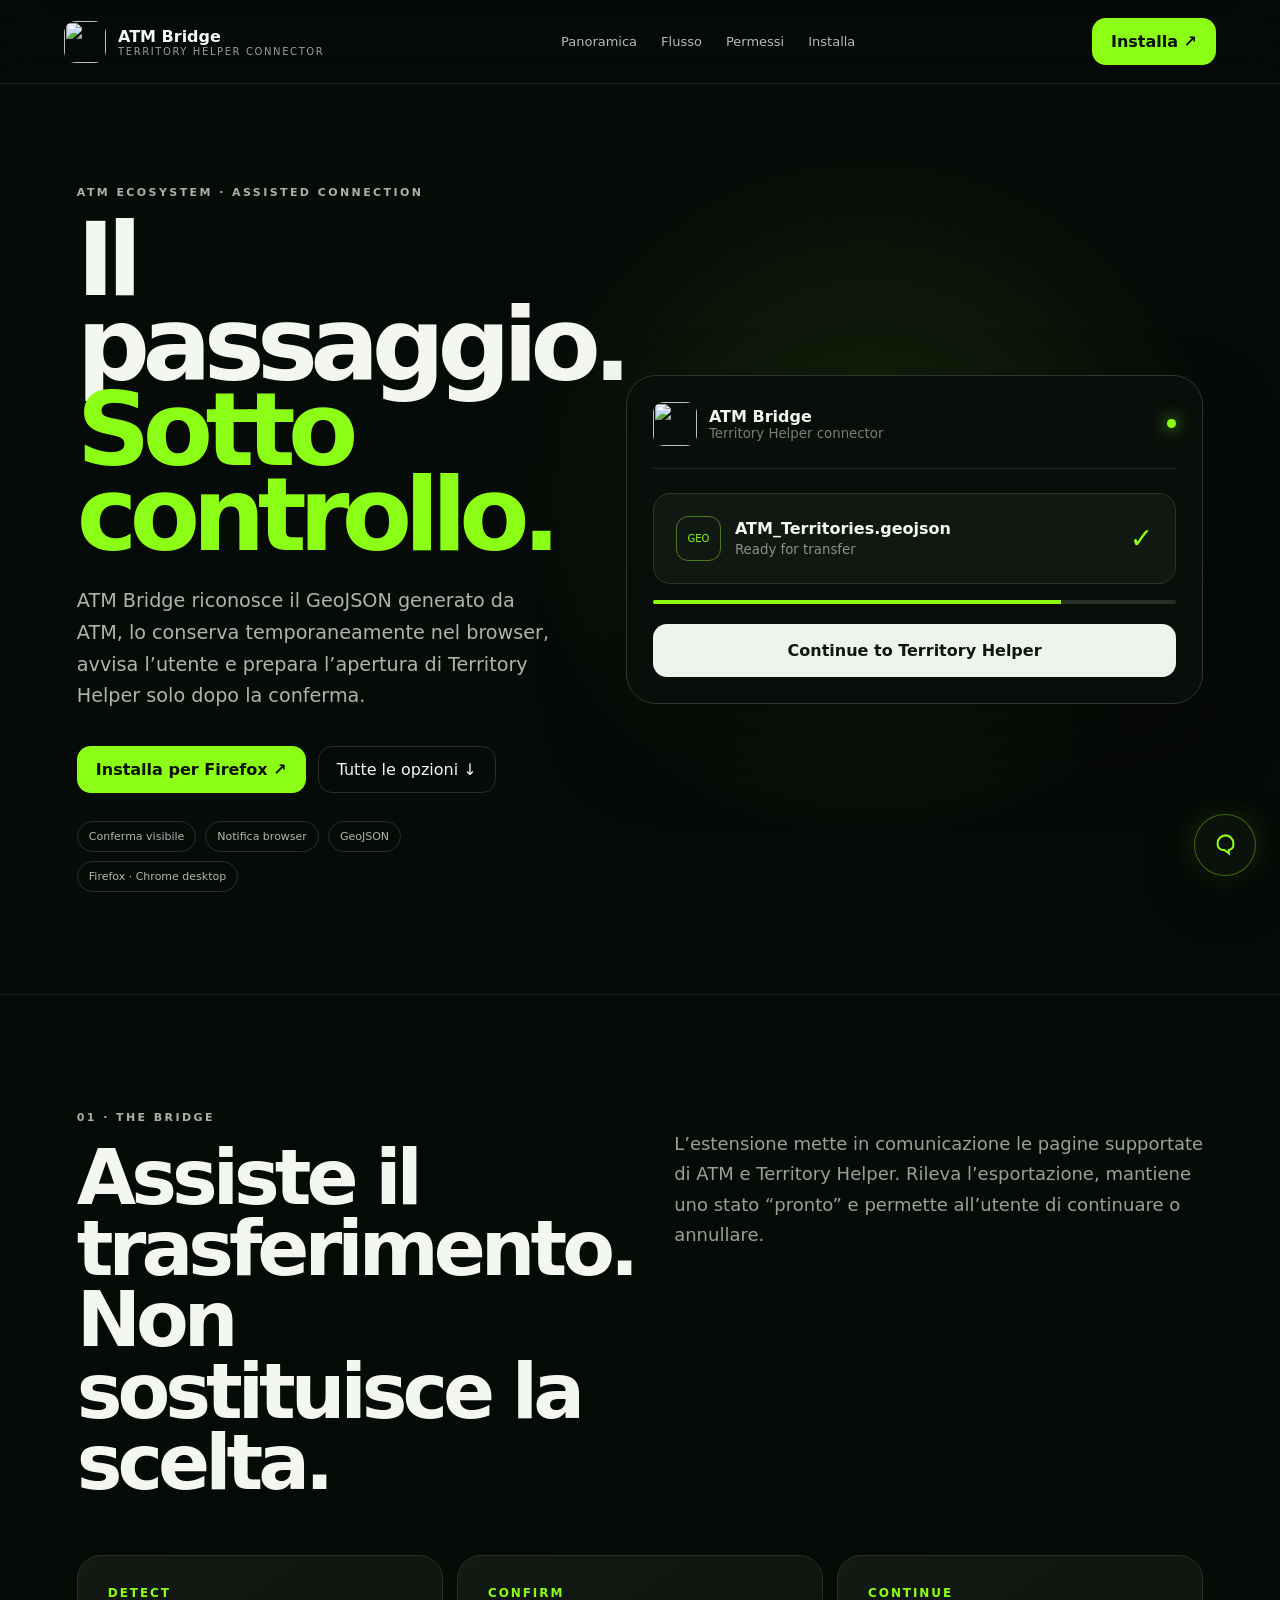
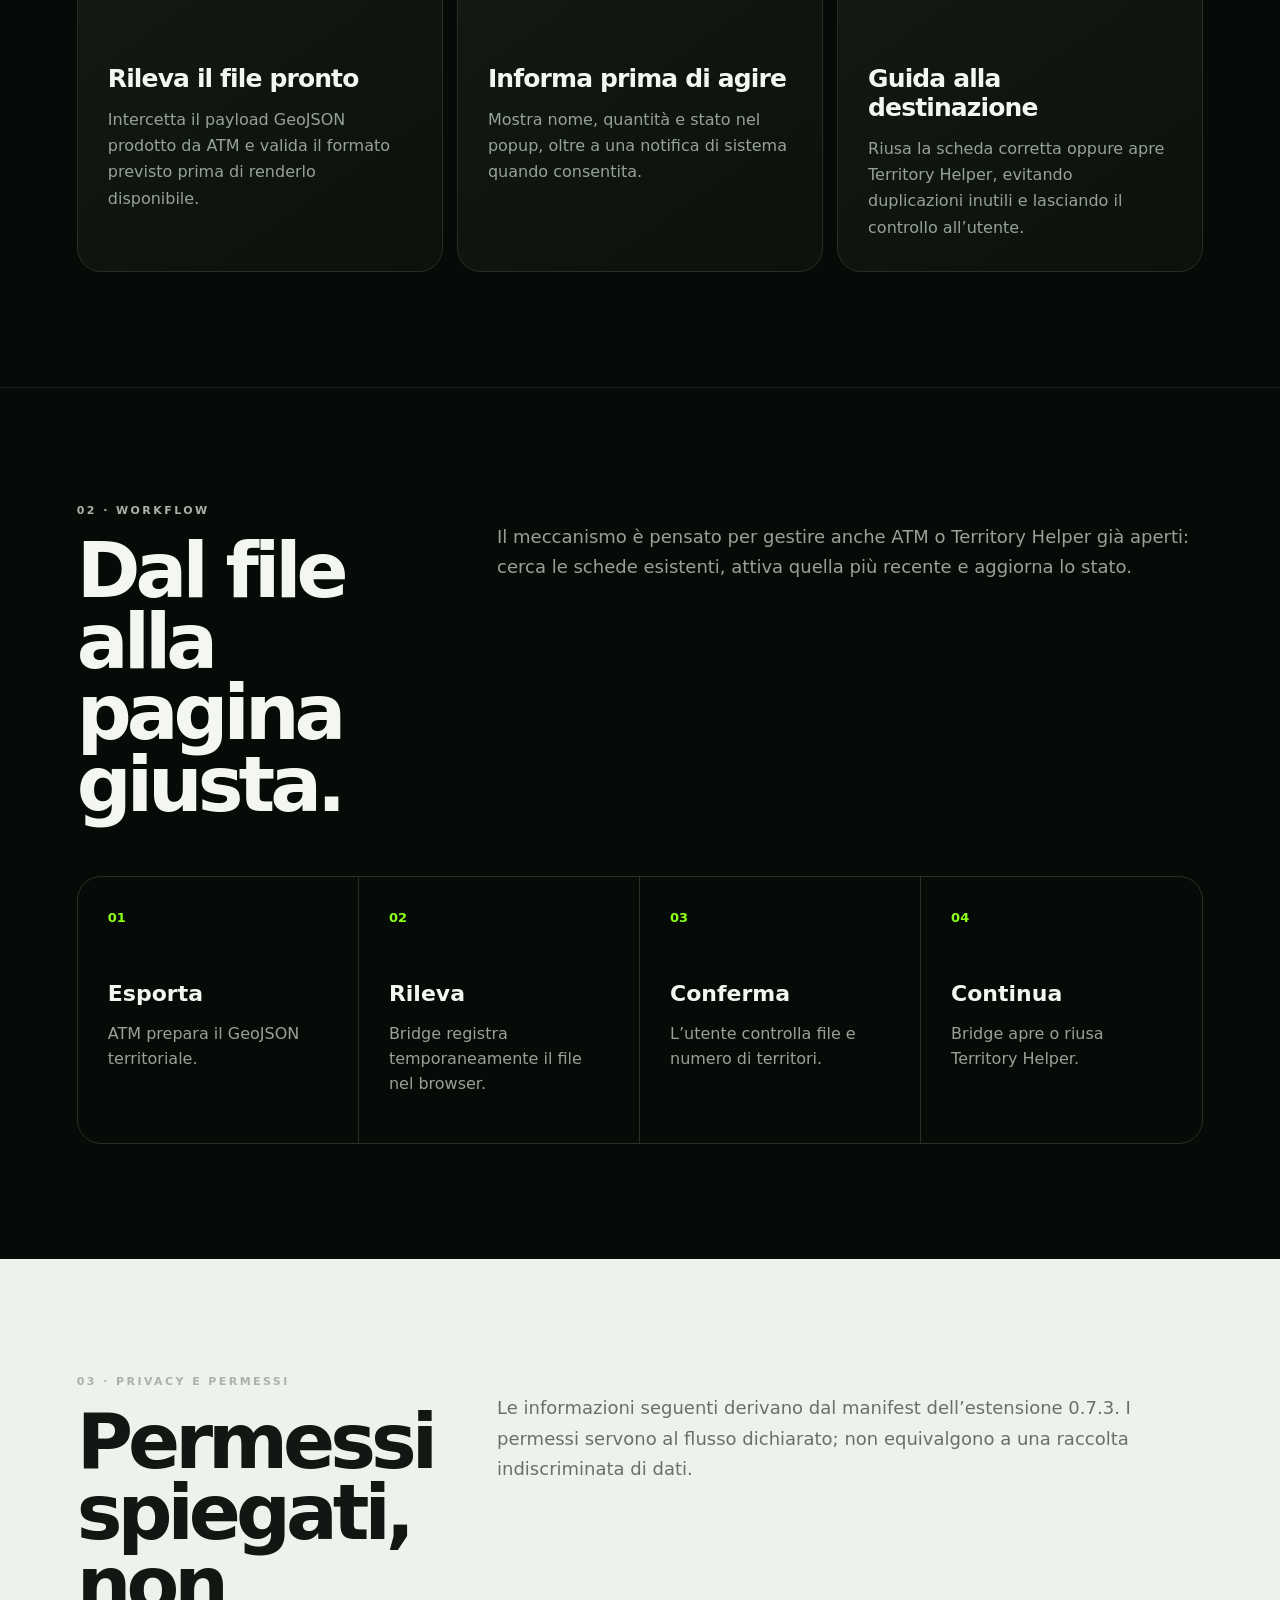
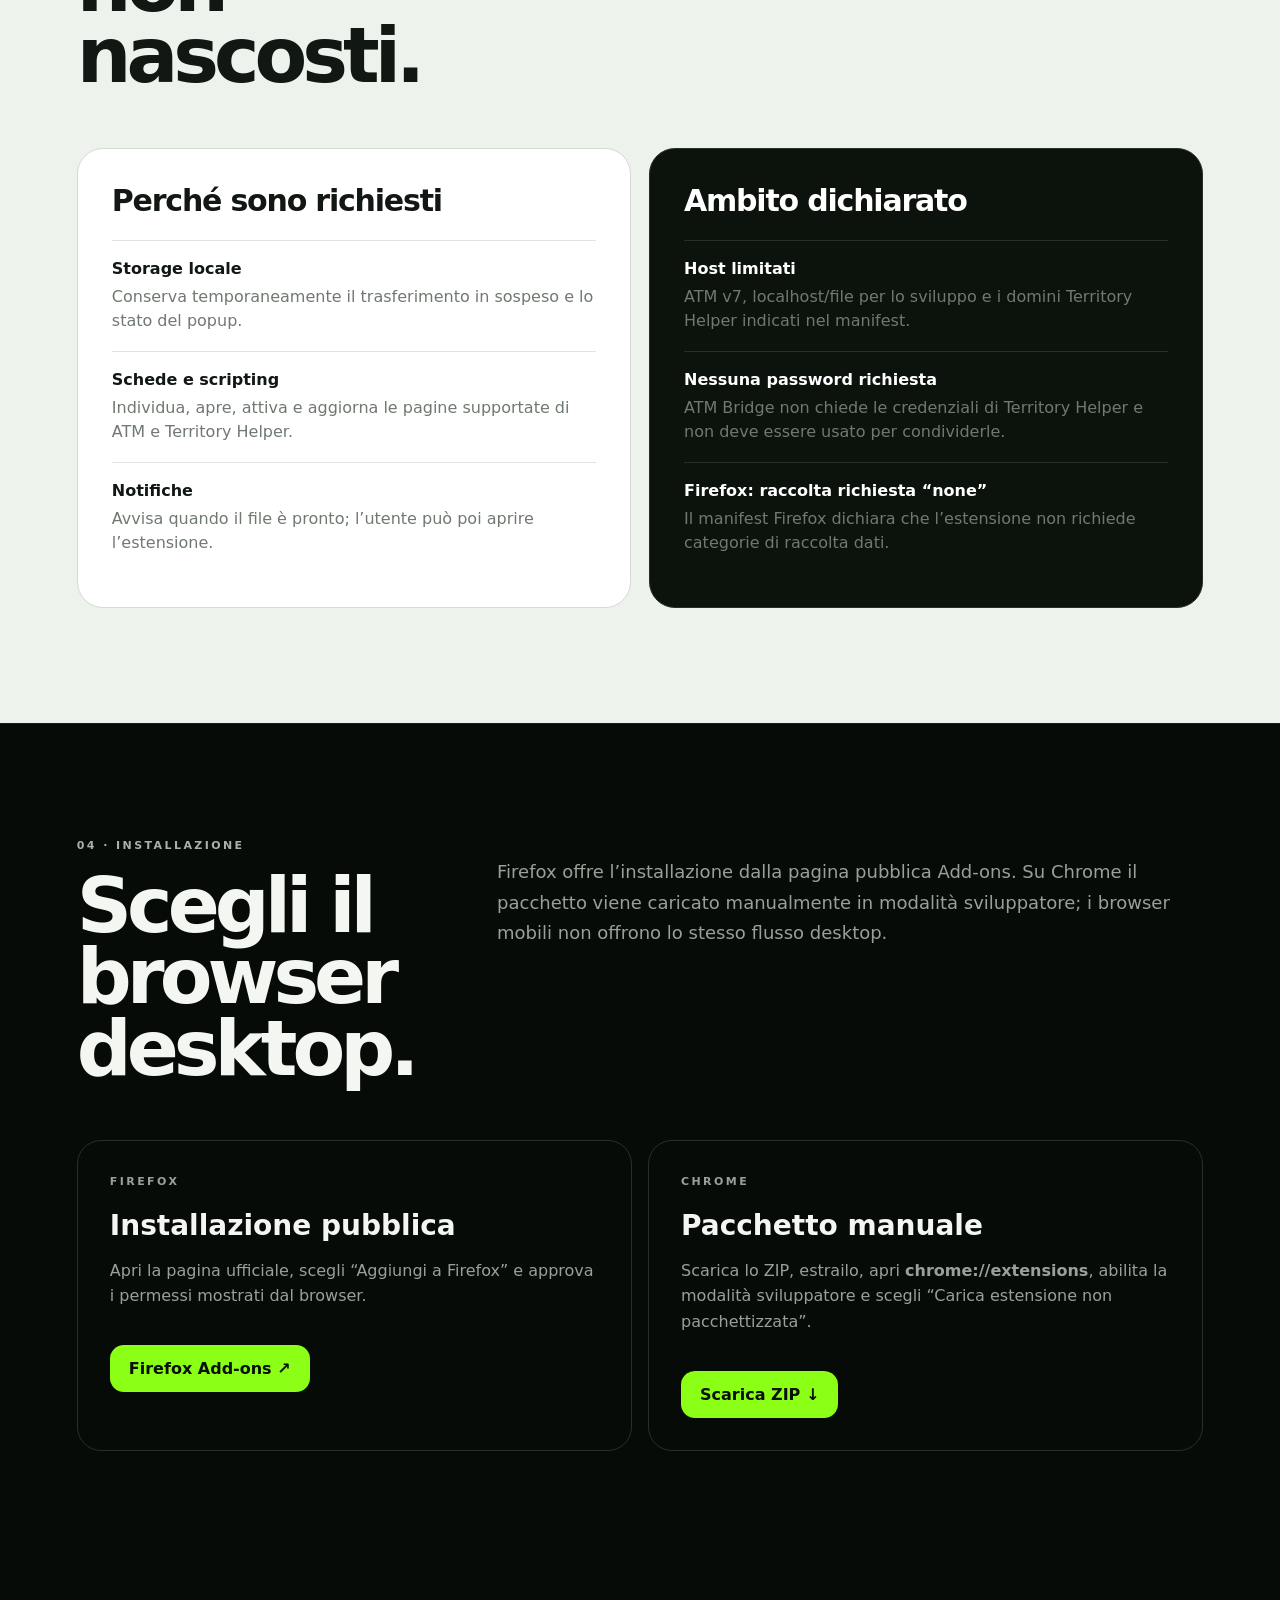
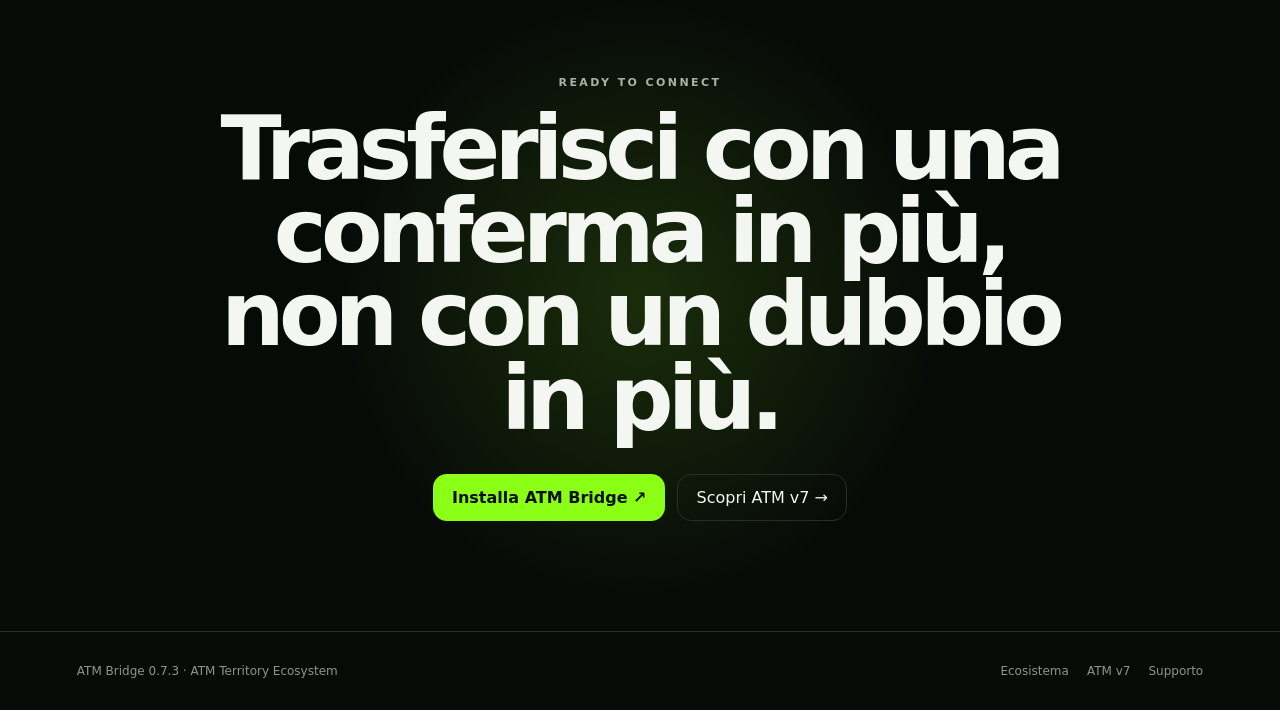
==== atm-bridge.html @ a3e71a2d "Add files via upload" ====
<!doctype html><html lang="it"><head><meta charset="utf-8"><meta name="viewport" content="width=device-width,initial-scale=1"><meta name="theme-color" content="#070b08"><meta name="description" content="ATM Bridge: l’estensione assistita per trasferire i territori generati da ATM verso Territory Helper."><title>ATM Bridge — Assisted Transfer</title><link rel="icon" href="assets/atm-bridge-logo.png"><link rel="stylesheet" href="product-pages.css"><link rel="stylesheet" href="assistant.css"></head><body class="product-page" data-product="bridge">
<header class="product-nav"><a class="product-brand" href="index.html"><img src="assets/atm-bridge-logo.png" alt=""><span><b>ATM Bridge</b><small>Territory Helper connector</small></span></a><nav class="product-nav-links"><a href="#overview">Panoramica</a><a href="#workflow">Flusso</a><a href="#permissions">Permessi</a><a href="#install">Installa</a></nav><a class="nav-cta" href="https://addons.mozilla.org/it/firefox/addon/atm-bridge/" target="_blank" rel="noopener">Installa ↗</a></header>
<main><section class="product-hero"><div><p class="hero-kicker">ATM ECOSYSTEM · ASSISTED CONNECTION</p><h1>Il passaggio.<br><em>Sotto controllo.</em></h1><p class="hero-lead">ATM Bridge riconosce il GeoJSON generato da ATM, lo conserva temporaneamente nel browser, avvisa l’utente e prepara l’apertura di Territory Helper solo dopo la conferma.</p><div class="hero-actions"><a class="hero-cta" href="https://addons.mozilla.org/it/firefox/addon/atm-bridge/" target="_blank" rel="noopener">Installa per Firefox ↗</a><a class="nav-ghost" href="#install">Tutte le opzioni ↓</a></div><div class="hero-proof"><span>Conferma visibile</span><span>Notifica browser</span><span>GeoJSON</span><span>Firefox · Chrome desktop</span></div></div><div class="extension-window"><div class="extension-head"><img src="assets/atm-bridge-logo.png" alt=""><span><b>ATM Bridge</b><small>Territory Helper connector</small></span><i class="extension-light"></i></div><div class="extension-file"><i>GEO</i><span><b>ATM_Territories.geojson</b><small>Ready for transfer</small></span><strong>✓</strong></div><div class="extension-progress"><i></i></div><span class="extension-button">Continue to Territory Helper</span></div></section>
<section class="product-section" id="overview"><div class="section-head"><div><p class="section-kicker">01 · THE BRIDGE</p><h2>Assiste il trasferimento. Non sostituisce la scelta.</h2></div><p>L’estensione mette in comunicazione le pagine supportate di ATM e Territory Helper. Rileva l’esportazione, mantiene uno stato “pronto” e permette all’utente di continuare o annullare.</p></div><div class="feature-grid"><article class="feature-card"><b>DETECT</b><h3>Rileva il file pronto</h3><p>Intercetta il payload GeoJSON prodotto da ATM e valida il formato previsto prima di renderlo disponibile.</p></article><article class="feature-card"><b>CONFIRM</b><h3>Informa prima di agire</h3><p>Mostra nome, quantità e stato nel popup, oltre a una notifica di sistema quando consentita.</p></article><article class="feature-card"><b>CONTINUE</b><h3>Guida alla destinazione</h3><p>Riusa la scheda corretta oppure apre Territory Helper, evitando duplicazioni inutili e lasciando il controllo all’utente.</p></article></div></section>
<section class="product-section" id="workflow"><div class="section-head"><div><p class="section-kicker">02 · WORKFLOW</p><h2>Dal file alla pagina giusta.</h2></div><p>Il meccanismo è pensato per gestire anche ATM o Territory Helper già aperti: cerca le schede esistenti, attiva quella più recente e aggiorna lo stato.</p></div><div class="workflow"><article><strong>01</strong><h3>Esporta</h3><p>ATM prepara il GeoJSON territoriale.</p></article><article><strong>02</strong><h3>Rileva</h3><p>Bridge registra temporaneamente il file nel browser.</p></article><article><strong>03</strong><h3>Conferma</h3><p>L’utente controlla file e numero di territori.</p></article><article><strong>04</strong><h3>Continua</h3><p>Bridge apre o riusa Territory Helper.</p></article></div></section>
<section class="product-section light" id="permissions"><div class="section-head"><div><p class="section-kicker">03 · PRIVACY E PERMESSI</p><h2>Permessi spiegati, non nascosti.</h2></div><p>Le informazioni seguenti derivano dal manifest dell’estensione 0.7.3. I permessi servono al flusso dichiarato; non equivalgono a una raccolta indiscriminata di dati.</p></div><div class="truth-grid"><article class="truth-panel"><h3>Perché sono richiesti</h3><div class="truth-list"><div><b>Storage locale</b><span>Conserva temporaneamente il trasferimento in sospeso e lo stato del popup.</span></div><div><b>Schede e scripting</b><span>Individua, apre, attiva e aggiorna le pagine supportate di ATM e Territory Helper.</span></div><div><b>Notifiche</b><span>Avvisa quando il file è pronto; l’utente può poi aprire l’estensione.</span></div></div></article><article class="truth-panel dark"><h3>Ambito dichiarato</h3><div class="truth-list"><div><b>Host limitati</b><span>ATM v7, localhost/file per lo sviluppo e i domini Territory Helper indicati nel manifest.</span></div><div><b>Nessuna password richiesta</b><span>ATM Bridge non chiede le credenziali di Territory Helper e non deve essere usato per condividerle.</span></div><div><b>Firefox: raccolta richiesta “none”</b><span>Il manifest Firefox dichiara che l’estensione non richiede categorie di raccolta dati.</span></div></div></article></div></section>
<section class="product-section" id="install"><div class="section-head"><div><p class="section-kicker">04 · INSTALLAZIONE</p><h2>Scegli il browser desktop.</h2></div><p>Firefox offre l’installazione dalla pagina pubblica Add-ons. Su Chrome il pacchetto viene caricato manualmente in modalità sviluppatore; i browser mobili non offrono lo stesso flusso desktop.</p></div><div class="install-grid"><article class="install-card"><p class="section-kicker">FIREFOX</p><h3>Installazione pubblica</h3><p>Apri la pagina ufficiale, scegli “Aggiungi a Firefox” e approva i permessi mostrati dal browser.</p><a class="hero-cta" href="https://addons.mozilla.org/it/firefox/addon/atm-bridge/" target="_blank" rel="noopener">Firefox Add-ons ↗</a></article><article class="install-card"><p class="section-kicker">CHROME</p><h3>Pacchetto manuale</h3><p>Scarica lo ZIP, estrailo, apri <b>chrome://extensions</b>, abilita la modalità sviluppatore e scegli “Carica estensione non pacchettizzata”.</p><a class="hero-cta" href="https://raw.githubusercontent.com/stefano-dotcom/ATM-Territory-Maker/main/downloads/atm-bridge-v0.7.3.zip">Scarica ZIP ↓</a></article></div></section>
<section class="final-cta"><p class="section-kicker">READY TO CONNECT</p><h2>Trasferisci con una conferma in più, non con un dubbio in più.</h2><div class="hero-actions" style="justify-content:center"><a class="hero-cta" href="https://addons.mozilla.org/it/firefox/addon/atm-bridge/" target="_blank" rel="noopener">Installa ATM Bridge ↗</a><a class="nav-ghost" href="atm-v7.html">Scopri ATM v7 →</a></div></section></main>
<footer class="product-footer"><span>ATM Bridge 0.7.3 · ATM Territory Ecosystem</span><div><a href="index.html">Ecosistema</a><a href="atm-v7.html">ATM v7</a><a href="mailto:atmsupportcentre@gmail.com">Supporto</a></div></footer><script src="assistant.js"></script></body></html>
---- product-pages.css ----
:root{--ink:#f3f6f1;--muted:#98a198;--line:#263027;--panel:#101711;--panel2:#0b110c;--lime:#8cff16;--paper:#eef2ec;--black:#070b08}*{box-sizing:border-box}html{scroll-behavior:smooth}body.product-page{margin:0;background:var(--black);color:var(--ink);font-family:Inter,ui-sans-serif,system-ui,-apple-system,BlinkMacSystemFont,"Segoe UI",sans-serif}.product-page a{color:inherit;text-decoration:none}.product-nav{position:sticky;top:0;z-index:30;display:flex;align-items:center;justify-content:space-between;padding:18px clamp(22px,5vw,76px);border-bottom:1px solid rgba(255,255,255,.09);background:rgba(7,11,8,.88);backdrop-filter:blur(18px)}.product-brand{display:flex;align-items:center;gap:12px}.product-brand img{width:42px;height:42px;border-radius:12px;object-fit:cover}.product-brand span{display:grid}.product-brand small{color:var(--muted);font-size:10px;letter-spacing:.16em;text-transform:uppercase}.product-nav-links{display:flex;align-items:center;gap:24px;color:#b4bcb4;font-size:13px}.nav-cta,.hero-cta,.cta-primary{display:inline-flex;align-items:center;justify-content:center;gap:14px;border-radius:14px;background:var(--lime);color:#071006!important;font-weight:750;padding:14px 19px}.nav-ghost,.cta-secondary{display:inline-flex;align-items:center;justify-content:center;border:1px solid var(--line);border-radius:14px;padding:13px 18px}.product-hero{min-height:calc(100vh - 79px);display:grid;grid-template-columns:minmax(0,.9fr) minmax(420px,1.1fr);gap:clamp(36px,6vw,100px);align-items:center;padding:clamp(58px,8vw,120px) clamp(22px,6vw,100px);overflow:hidden;background:radial-gradient(circle at 68% 45%,rgba(140,255,22,.11),transparent 35%)}.hero-kicker,.section-kicker{margin:0 0 18px;color:#a9b2a9;font-size:11px;font-weight:750;letter-spacing:.22em;text-transform:uppercase}.product-hero h1{font-size:clamp(58px,8vw,126px);letter-spacing:-.075em;line-height:.83;margin:0 0 28px;max-width:850px}.product-hero h1 em{font-style:normal;color:var(--lime)}.product-hero .hero-lead{max-width:700px;color:#adb5ad;font-size:clamp(17px,1.5vw,22px);line-height:1.65}.hero-actions{display:flex;flex-wrap:wrap;gap:12px;margin-top:34px}.hero-proof{display:flex;flex-wrap:wrap;gap:9px;margin-top:28px}.hero-proof span{border:1px solid var(--line);border-radius:999px;padding:8px 11px;color:#aeb6ae;font-size:11px}.cinema{position:relative;border:1px solid #2b362c;border-radius:32px;background:#020403;box-shadow:0 40px 100px rgba(0,0,0,.48);overflow:hidden;min-height:480px}.cinema video{width:100%;height:100%;min-height:480px;display:block;object-fit:cover}.cinema::after{content:"ATM VERSION 7 · INTRO";position:absolute;left:22px;bottom:20px;border:1px solid rgba(255,255,255,.17);border-radius:999px;background:rgba(3,8,4,.76);padding:9px 12px;font-size:10px;letter-spacing:.18em}.product-section{padding:clamp(78px,9vw,140px) clamp(22px,6vw,100px);border-top:1px solid rgba(255,255,255,.07)}.product-section.light{background:var(--paper);color:#111712}.section-head{display:grid;grid-template-columns:.7fr 1.3fr;gap:40px;margin-bottom:56px}.section-head h2{font-size:clamp(42px,6vw,86px);letter-spacing:-.065em;line-height:.93;margin:0}.section-head p:last-child{color:var(--muted);font-size:18px;line-height:1.7;max-width:700px}.light .section-head p:last-child{color:#687168}.feature-grid{display:grid;grid-template-columns:repeat(3,1fr);gap:14px}.feature-card{min-height:285px;padding:30px;border:1px solid var(--line);border-radius:24px;background:linear-gradient(145deg,#121a13,#0b110c)}.light .feature-card{background:#fff;border-color:#d7ddd5}.feature-card b{display:block;color:var(--lime);font-size:12px;letter-spacing:.16em;margin-bottom:64px}.feature-card h3{font-size:25px;margin:0 0 14px;letter-spacing:-.035em}.feature-card p{color:var(--muted);line-height:1.65;margin:0}.workflow{display:grid;grid-template-columns:repeat(4,1fr);border:1px solid var(--line);border-radius:24px;overflow:hidden}.workflow article{padding:30px;min-height:230px;border-right:1px solid var(--line)}.workflow article:last-child{border:0}.workflow strong{font-size:13px;color:var(--lime)}.workflow h3{font-size:22px;margin:55px 0 10px}.workflow p{color:var(--muted);line-height:1.55}.truth-grid{display:grid;grid-template-columns:1fr 1fr;gap:18px}.truth-panel{padding:34px;border:1px solid #d4dbd2;border-radius:26px;background:white}.truth-panel.dark{background:#0c130d;color:white;border-color:#263027}.truth-panel h3{font-size:30px;letter-spacing:-.04em;margin:0 0 22px}.truth-list{display:grid;gap:0}.truth-list div{padding:18px 0;border-top:1px solid #dfe4dc}.truth-panel.dark .truth-list div{border-color:#263027}.truth-list b{display:block;margin-bottom:7px}.truth-list span{color:#707970;line-height:1.5}.bridge-demo{display:grid;grid-template-columns:.8fr 1.2fr;gap:24px;align-items:stretch}.extension-window{border:1px solid #2d382e;border-radius:30px;padding:26px;background:#090e0a;box-shadow:0 40px 80px rgba(0,0,0,.35)}.extension-head{display:flex;align-items:center;gap:12px;padding-bottom:22px;border-bottom:1px solid #232d24}.extension-head img{width:44px;height:44px;border-radius:11px}.extension-head small{display:block;color:#758075}.extension-light{width:9px;height:9px;background:var(--lime);border-radius:50%;margin-left:auto;box-shadow:0 0 16px var(--lime)}.extension-file{display:flex;align-items:center;gap:14px;padding:22px;margin:24px 0 16px;border:1px solid #2b362c;border-radius:17px;background:#111812}.extension-file i{display:grid;place-items:center;width:45px;height:45px;border:1px solid #4e7a1e;border-radius:12px;color:var(--lime);font-size:10px;font-style:normal}.extension-file span{display:grid}.extension-file small{color:#899289;margin-top:4px}.extension-file strong{margin-left:auto;color:var(--lime);font-size:28px}.extension-progress{height:4px;border-radius:99px;background:#273027;overflow:hidden}.extension-progress i{display:block;width:78%;height:100%;background:var(--lime)}.extension-button{display:block;margin-top:20px;background:#eff3ed;color:#101510;text-align:center;padding:17px;border-radius:14px;font-weight:750}.install-grid{display:grid;grid-template-columns:1fr 1fr;gap:16px}.install-card{padding:32px;border:1px solid var(--line);border-radius:24px}.install-card h3{font-size:28px;margin:8px 0 14px}.install-card p{color:var(--muted);line-height:1.6}.install-card .hero-cta{margin-top:20px}.final-cta{text-align:center;padding:110px 20px;background:radial-gradient(circle,rgba(140,255,22,.14),transparent 42%)}.final-cta h2{font-size:clamp(48px,7vw,96px);letter-spacing:-.065em;line-height:.93;margin:0 auto 28px;max-width:900px}.product-footer{display:flex;justify-content:space-between;gap:24px;padding:32px clamp(22px,6vw,100px);border-top:1px solid var(--line);color:#8c958c;font-size:12px}.product-footer div{display:flex;gap:18px}@media(max-width:900px){.product-nav-links{display:none}.product-hero{grid-template-columns:1fr;min-height:auto}.cinema,.cinema video{min-height:320px}.section-head,.bridge-demo{grid-template-columns:1fr}.feature-grid{grid-template-columns:1fr}.workflow{grid-template-columns:1fr 1fr}.workflow article:nth-child(2){border-right:0}.workflow article{border-bottom:1px solid var(--line)}.truth-grid,.install-grid{grid-template-columns:1fr}}@media(max-width:560px){.product-hero h1{font-size:58px}.product-hero{padding-top:58px}.cinema,.cinema video{min-height:245px}.workflow{grid-template-columns:1fr}.workflow article{border-right:0}.product-footer{display:grid}.product-footer div{flex-wrap:wrap}}
---- assistant.css ----
.atm-guide-launcher{position:fixed;right:24px;bottom:24px;z-index:1200;width:62px;height:62px;border:1px solid rgba(143,255,22,.36);border-radius:50%;background:#0b120c;color:#91ff16;box-shadow:0 18px 50px rgba(0,0,0,.34),0 0 28px rgba(145,255,22,.12);display:grid;place-items:center;cursor:pointer;transition:transform .22s ease,background .22s ease}
.atm-guide-launcher:hover{transform:translateY(-3px) scale(1.03);background:#111a12}.atm-guide-launcher svg{width:27px;height:27px}.atm-guide-launcher span{position:absolute;right:51px;white-space:nowrap;padding:9px 12px;border:1px solid rgba(255,255,255,.1);border-radius:999px;background:#0b120c;color:#f5f8f3;font:600 12px/1.1 Inter,system-ui,sans-serif;opacity:0;transform:translateX(8px);pointer-events:none;transition:.2s}.atm-guide-launcher:hover span{opacity:1;transform:none}
.atm-guide-shell{position:fixed;inset:0;z-index:1199;display:none;align-items:flex-end;justify-content:flex-end;padding:24px;background:rgba(3,7,4,.56);backdrop-filter:blur(10px)}.atm-guide-shell.is-open{display:flex}.atm-guide{width:min(440px,100%);height:min(720px,calc(100vh - 48px));border:1px solid rgba(255,255,255,.12);border-radius:28px;background:#0b110c;color:#f4f7f2;box-shadow:0 28px 90px rgba(0,0,0,.52);overflow:hidden;display:grid;grid-template-rows:auto 1fr auto;animation:guideIn .25s ease both}@keyframes guideIn{from{opacity:0;transform:translateY(18px) scale(.98)}}
.atm-guide-head{padding:18px 18px 16px;display:grid;grid-template-columns:64px 1fr 40px;gap:13px;align-items:center;border-bottom:1px solid rgba(255,255,255,.09);background:linear-gradient(135deg,#101a11,#080d09)}.atm-guide-face{width:64px;height:64px;border-radius:18px;overflow:hidden;position:relative;background:#0e180f;border:1px solid rgba(145,255,22,.25)}.atm-guide-face video{width:100%;height:100%;object-fit:cover;display:block}.atm-guide-face.video-missing video{display:none}.atm-guide-fallback{position:absolute;inset:0;display:none;place-items:center}.video-missing .atm-guide-fallback{display:grid}.atm-guide-fallback:before,.atm-guide-fallback:after{content:"";position:absolute;border:1px solid rgba(145,255,22,.55);border-radius:50%;animation:guideOrbit 4s linear infinite}.atm-guide-fallback:before{width:42px;height:22px}.atm-guide-fallback:after{width:24px;height:43px;animation-direction:reverse}.atm-guide-fallback b{z-index:1;color:#91ff16;font:800 13px Inter,system-ui}@keyframes guideOrbit{to{transform:rotate(360deg)}}
.atm-guide-title b{display:block;font:750 17px/1.2 Inter,system-ui}.atm-guide-title small{display:block;margin-top:5px;color:#a8b1a8;font:500 11px/1.35 Inter,system-ui;letter-spacing:.04em}.atm-guide-close{width:40px;height:40px;border:0;border-radius:12px;background:rgba(255,255,255,.06);color:#fff;font-size:24px;cursor:pointer}.atm-guide-close:hover{background:rgba(255,255,255,.11)}
.atm-guide-feed{overflow:auto;padding:18px;scroll-behavior:smooth}.atm-guide-message{max-width:88%;margin:0 0 11px;padding:13px 15px;border-radius:16px;font:500 14px/1.55 Inter,system-ui;white-space:pre-wrap}.atm-guide-message.bot{background:#151d16;border:1px solid rgba(255,255,255,.07);color:#e9eee7;border-bottom-left-radius:5px}.atm-guide-message.user{margin-left:auto;background:#91ff16;color:#091009;border-bottom-right-radius:5px}.atm-guide-chips{display:flex;flex-wrap:wrap;gap:7px;margin:13px 0 4px}.atm-guide-chip{padding:9px 11px;border:1px solid rgba(145,255,22,.22);border-radius:999px;background:transparent;color:#dce4da;font:600 11px Inter,system-ui;cursor:pointer}.atm-guide-chip:hover{background:rgba(145,255,22,.1);color:#91ff16}
.atm-guide-form{padding:14px;border-top:1px solid rgba(255,255,255,.09);display:grid;grid-template-columns:1fr 46px;gap:9px;background:#0a0f0b}.atm-guide-input{min-width:0;height:46px;border:1px solid rgba(255,255,255,.12);border-radius:14px;background:#121813;color:#fff;padding:0 14px;font:500 14px Inter,system-ui;outline:0}.atm-guide-input:focus{border-color:#91ff16}.atm-guide-send{height:46px;border:0;border-radius:14px;background:#91ff16;color:#071007;font-size:20px;font-weight:800;cursor:pointer}.atm-guide-note{grid-column:1/-1;text-align:center;color:#798279;font:500 10px Inter,system-ui}
@media(max-width:640px){.atm-guide-shell{padding:0}.atm-guide{height:100dvh;border-radius:0;width:100%}.atm-guide-launcher{right:16px;bottom:16px}.atm-guide-launcher span{display:none}}
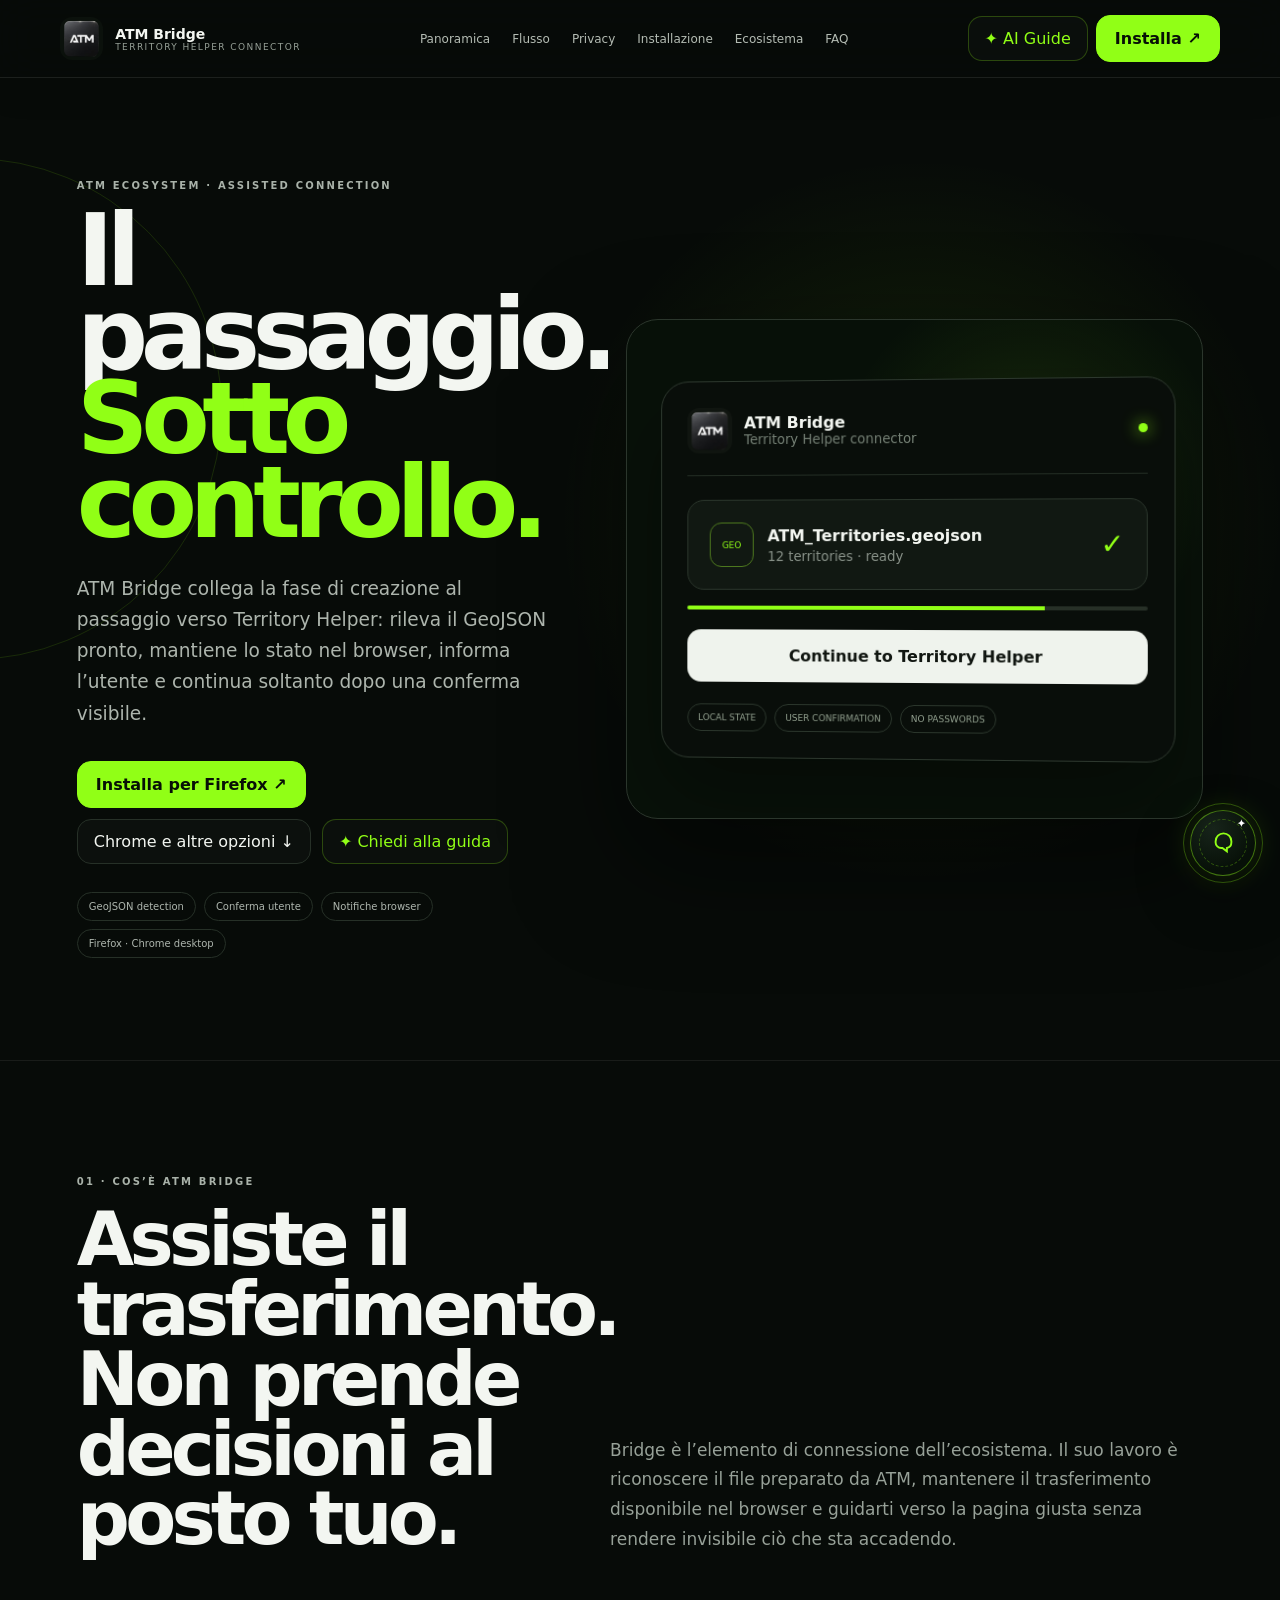
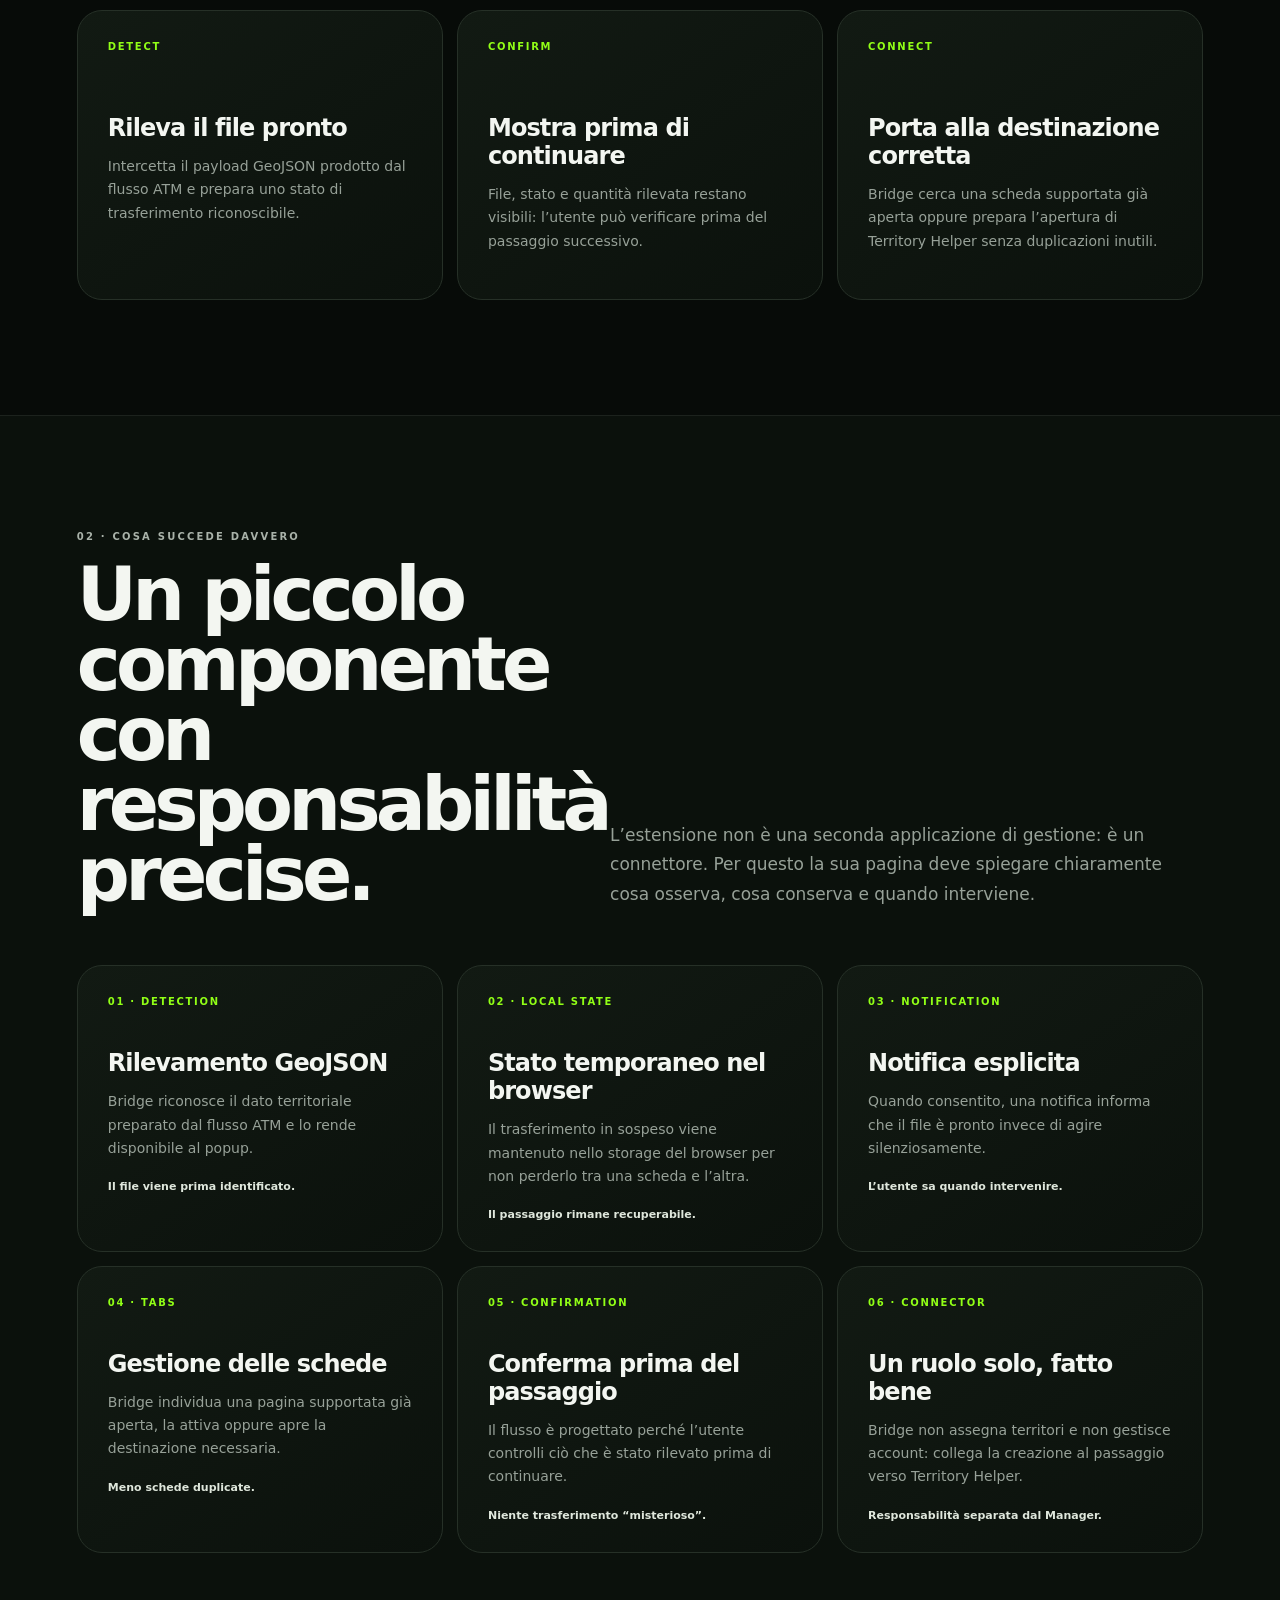
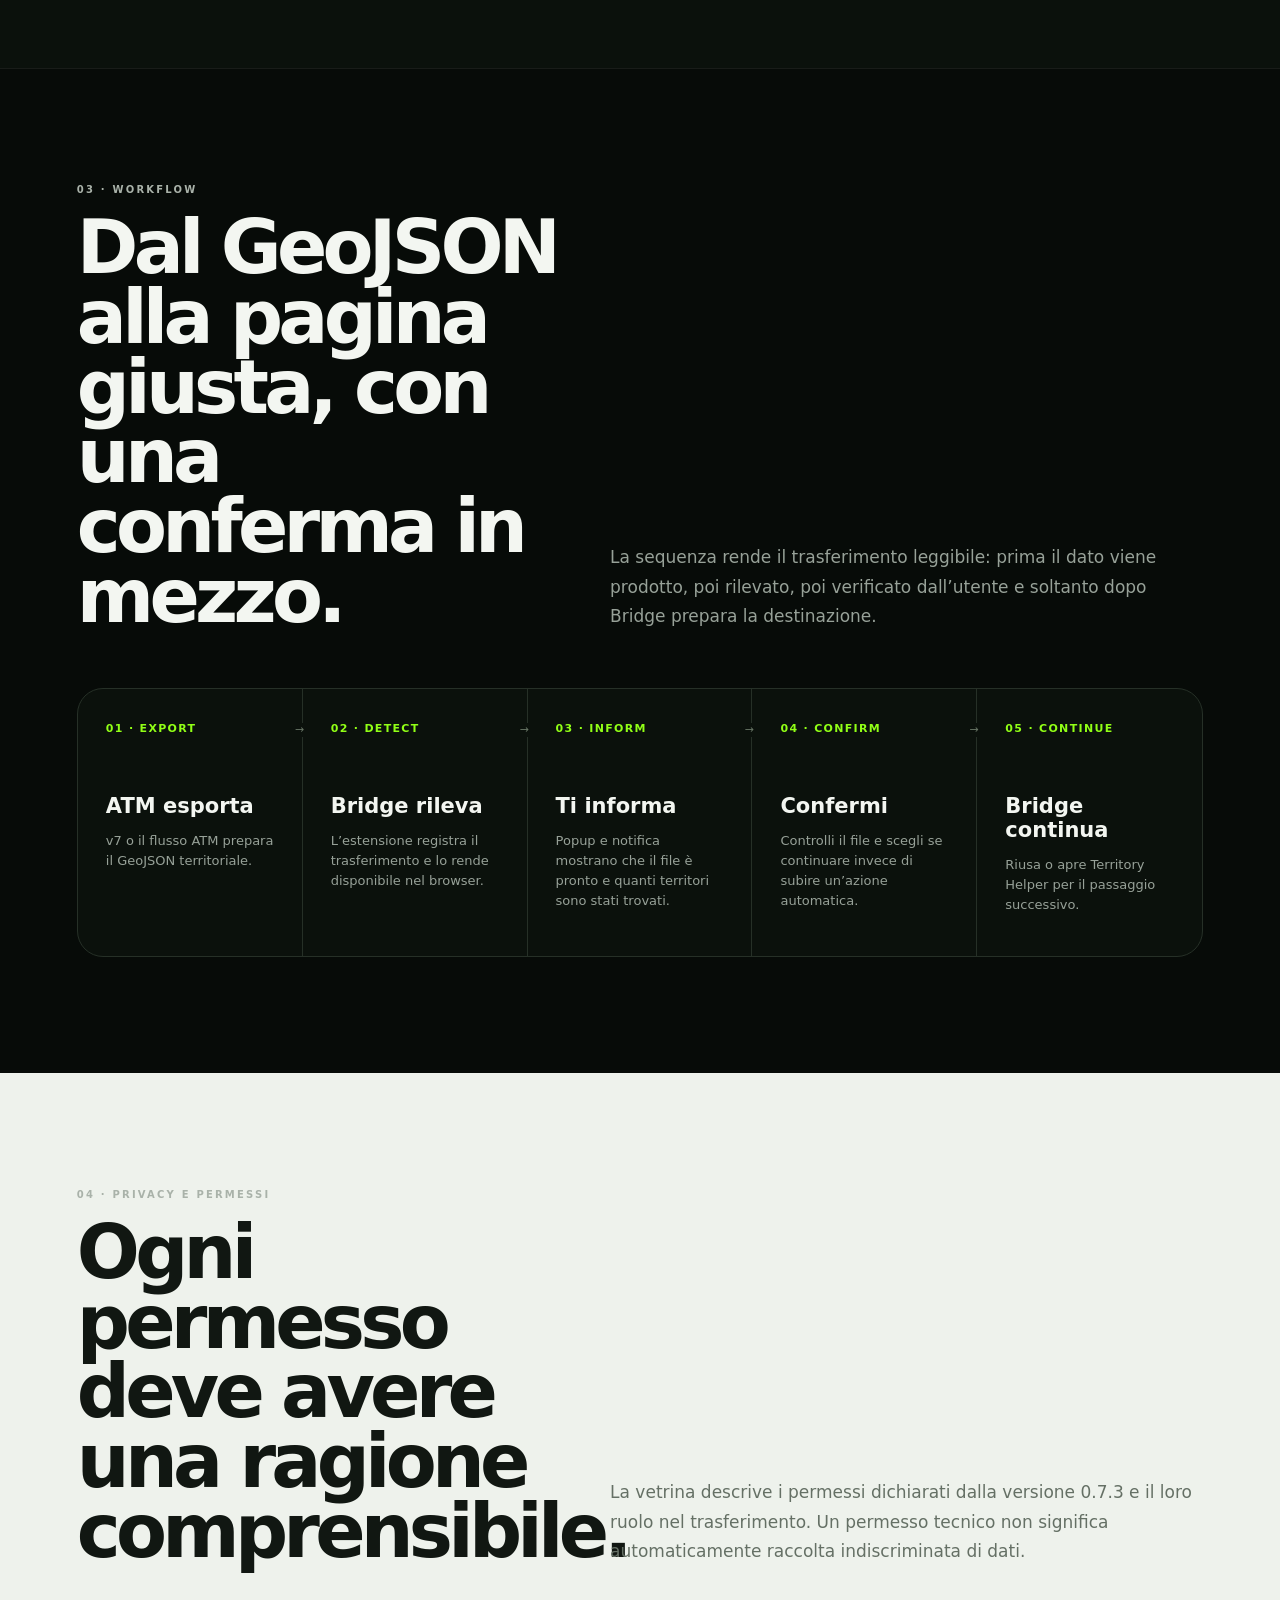
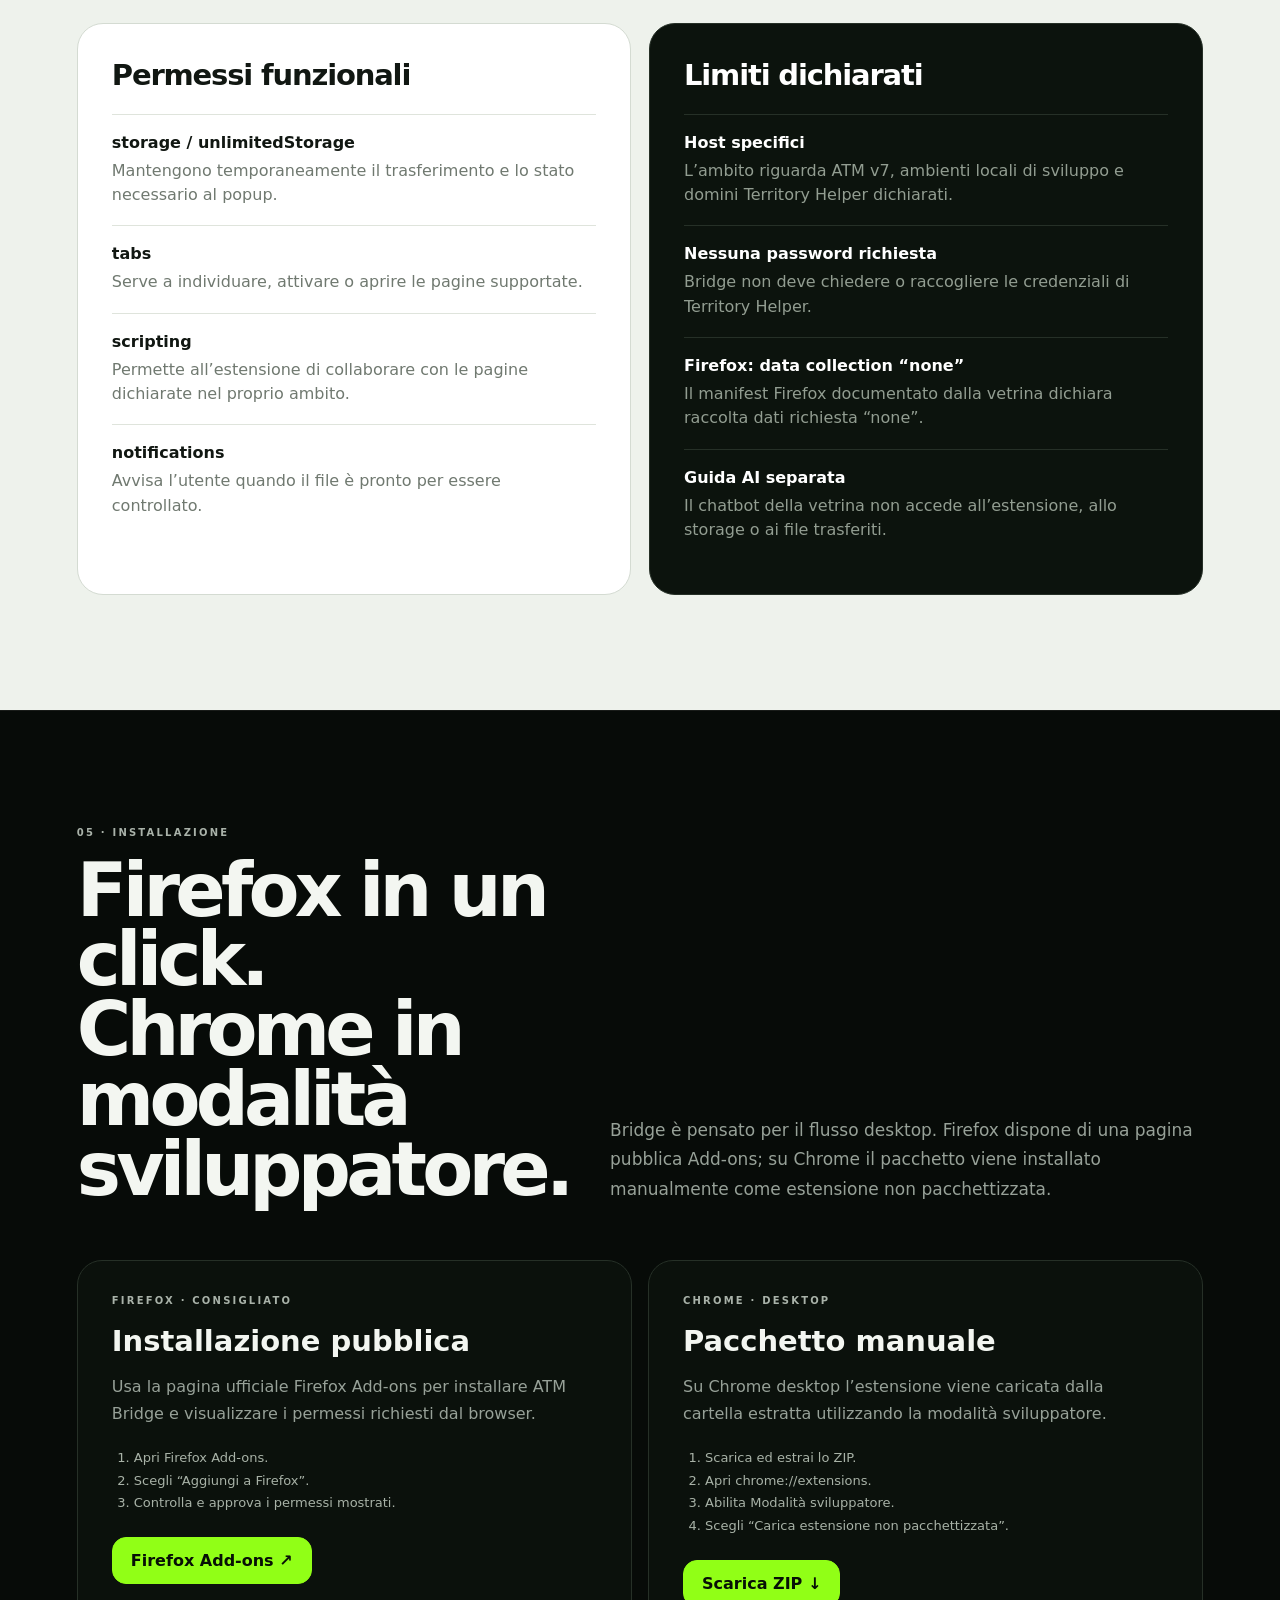
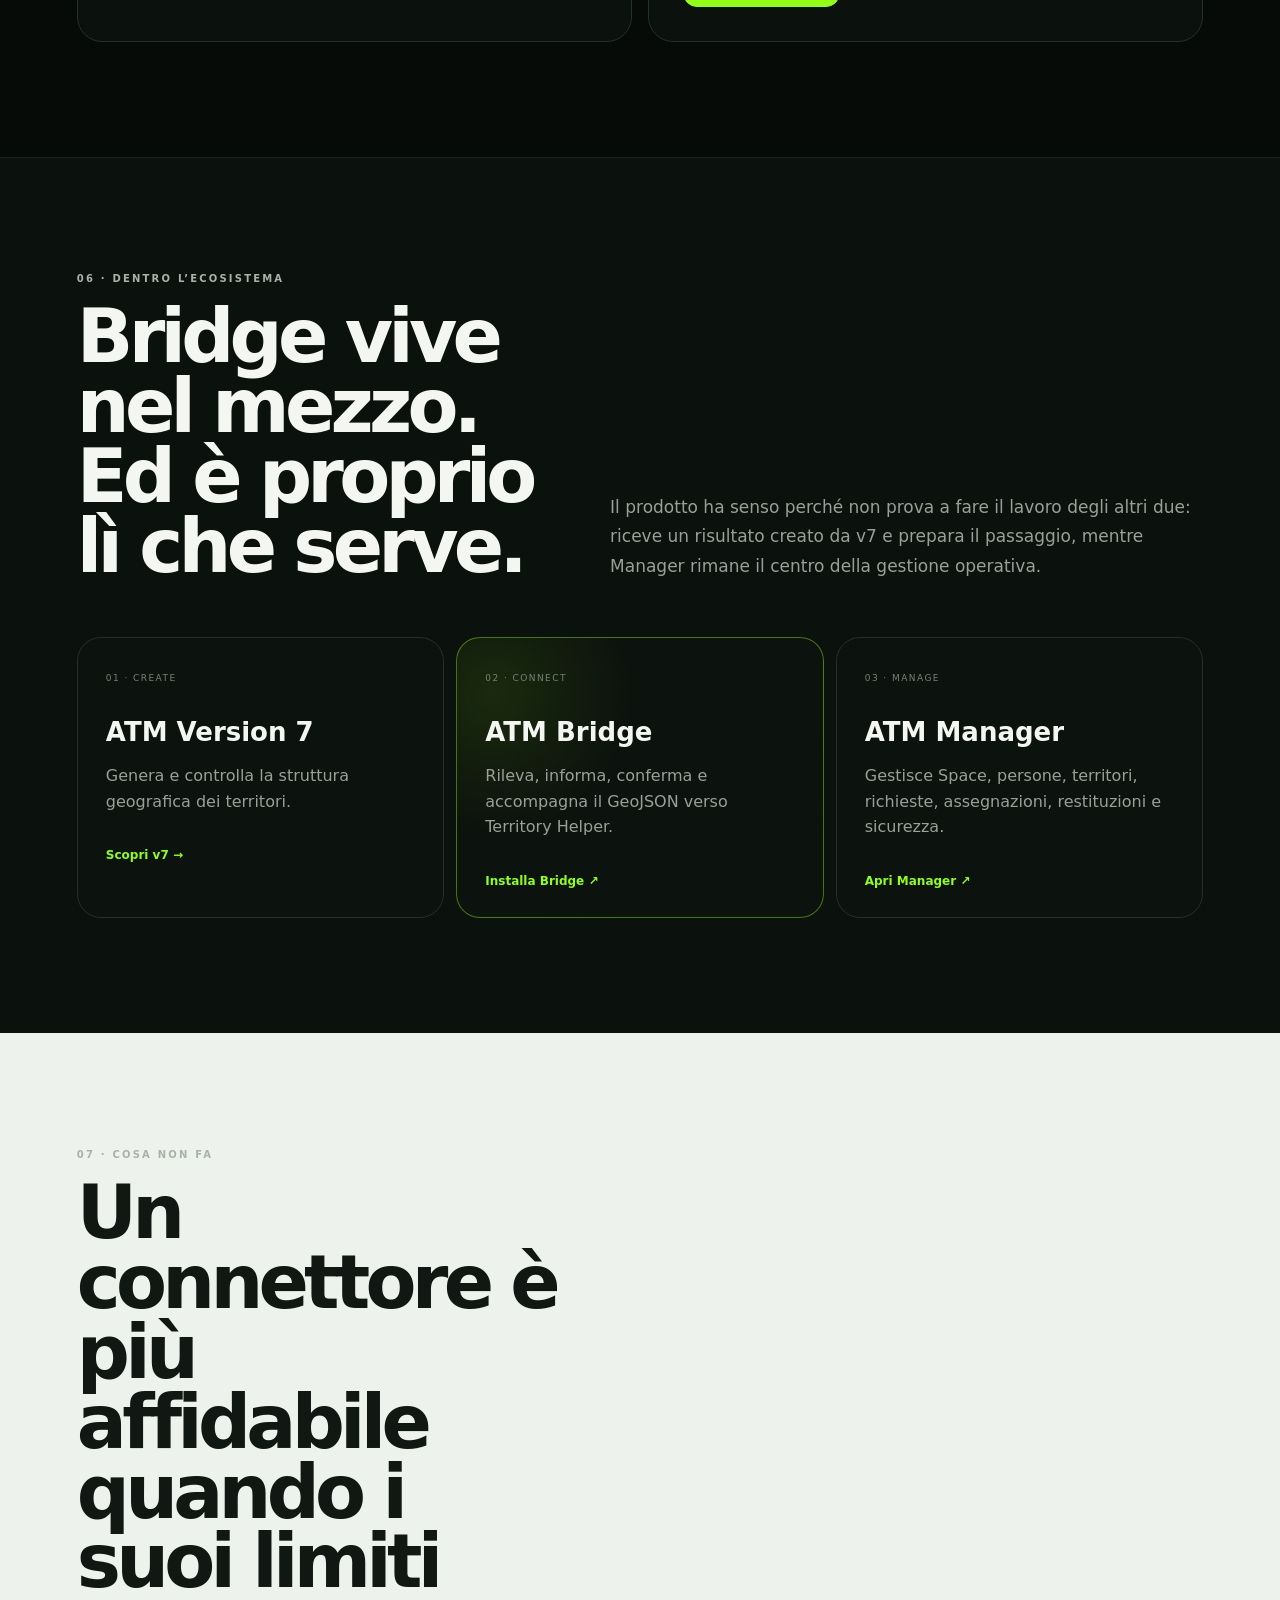
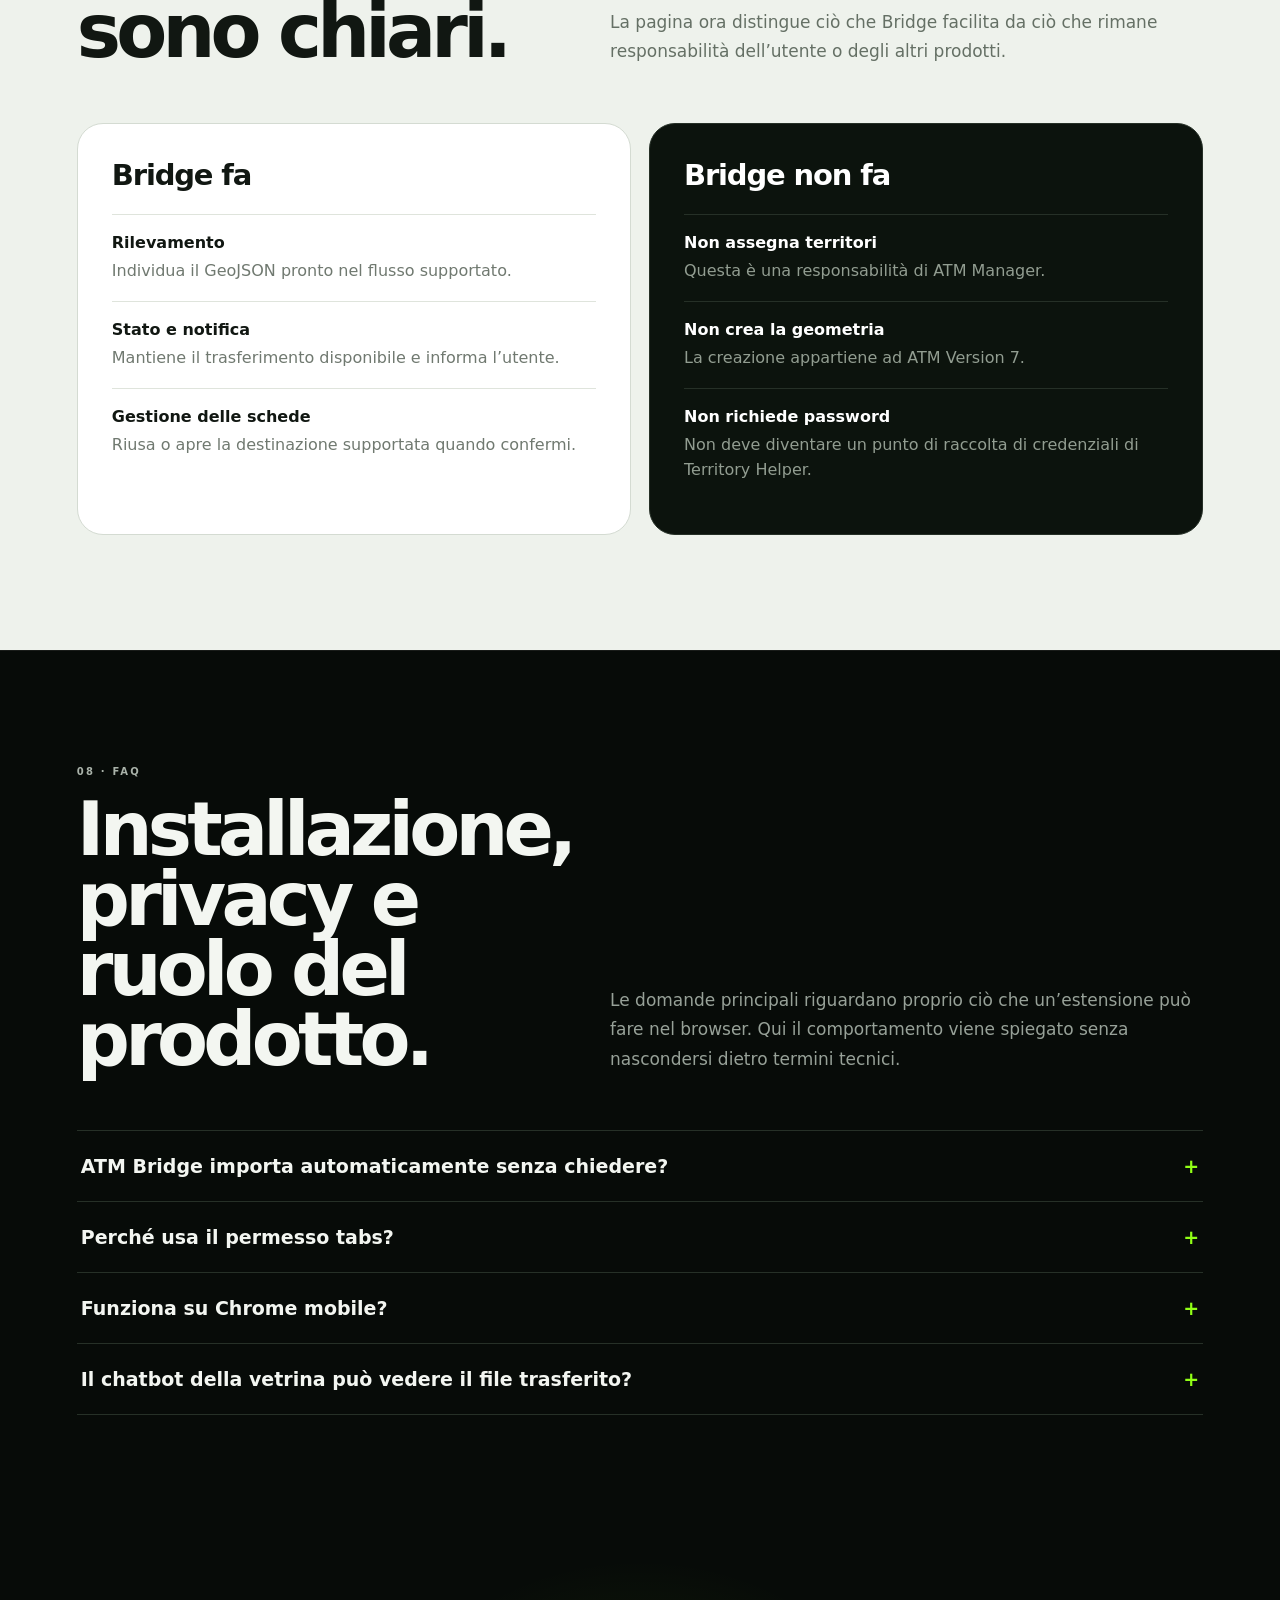
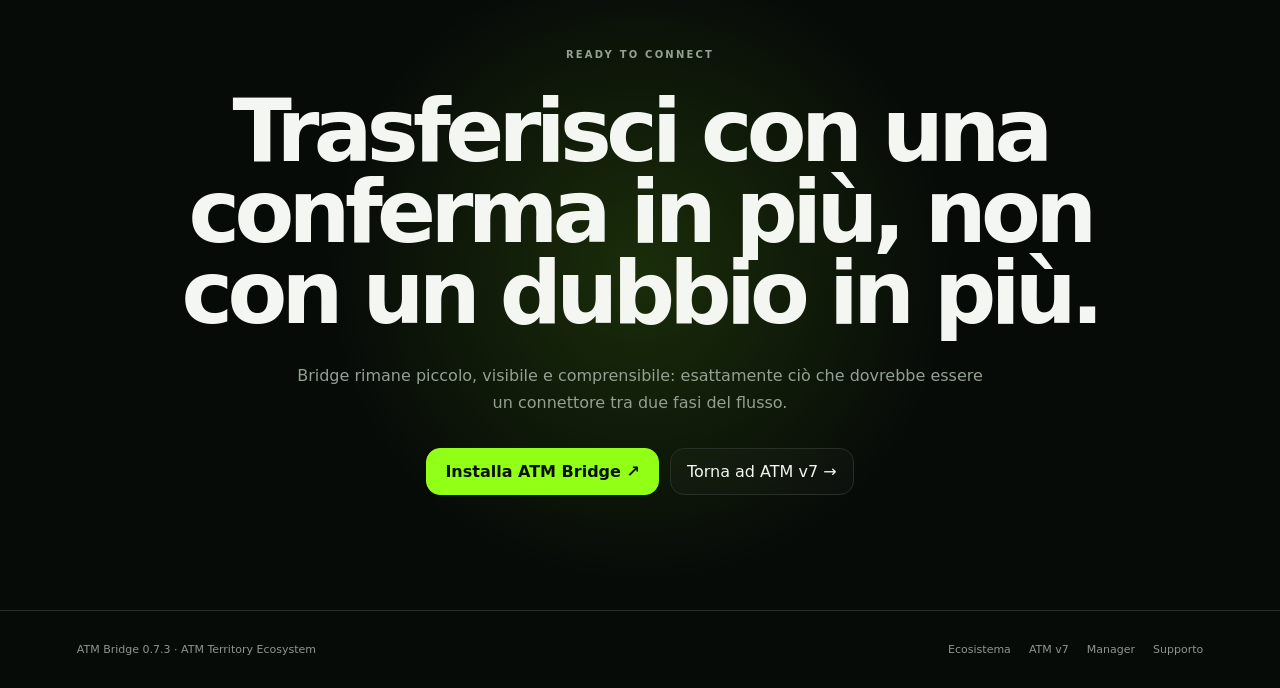
==== commit bb8ee682: "Add files via upload" ====
--- a/atm-bridge.html
+++ b/atm-bridge.html
@@ -1,9 +1,119 @@
-<!doctype html><html lang="it"><head><meta charset="utf-8"><meta name="viewport" content="width=device-width,initial-scale=1"><meta name="theme-color" content="#070b08"><meta name="description" content="ATM Bridge: l’estensione assistita per trasferire i territori generati da ATM verso Territory Helper."><title>ATM Bridge — Assisted Transfer</title><link rel="icon" href="assets/atm-bridge-logo.png"><link rel="stylesheet" href="product-pages.css"><link rel="stylesheet" href="assistant.css"></head><body class="product-page" data-product="bridge">
-<header class="product-nav"><a class="product-brand" href="index.html"><img src="assets/atm-bridge-logo.png" alt=""><span><b>ATM Bridge</b><small>Territory Helper connector</small></span></a><nav class="product-nav-links"><a href="#overview">Panoramica</a><a href="#workflow">Flusso</a><a href="#permissions">Permessi</a><a href="#install">Installa</a></nav><a class="nav-cta" href="https://addons.mozilla.org/it/firefox/addon/atm-bridge/" target="_blank" rel="noopener">Installa ↗</a></header>
-<main><section class="product-hero"><div><p class="hero-kicker">ATM ECOSYSTEM · ASSISTED CONNECTION</p><h1>Il passaggio.<br><em>Sotto controllo.</em></h1><p class="hero-lead">ATM Bridge riconosce il GeoJSON generato da ATM, lo conserva temporaneamente nel browser, avvisa l’utente e prepara l’apertura di Territory Helper solo dopo la conferma.</p><div class="hero-actions"><a class="hero-cta" href="https://addons.mozilla.org/it/firefox/addon/atm-bridge/" target="_blank" rel="noopener">Installa per Firefox ↗</a><a class="nav-ghost" href="#install">Tutte le opzioni ↓</a></div><div class="hero-proof"><span>Conferma visibile</span><span>Notifica browser</span><span>GeoJSON</span><span>Firefox · Chrome desktop</span></div></div><div class="extension-window"><div class="extension-head"><img src="assets/atm-bridge-logo.png" alt=""><span><b>ATM Bridge</b><small>Territory Helper connector</small></span><i class="extension-light"></i></div><div class="extension-file"><i>GEO</i><span><b>ATM_Territories.geojson</b><small>Ready for transfer</small></span><strong>✓</strong></div><div class="extension-progress"><i></i></div><span class="extension-button">Continue to Territory Helper</span></div></section>
-<section class="product-section" id="overview"><div class="section-head"><div><p class="section-kicker">01 · THE BRIDGE</p><h2>Assiste il trasferimento. Non sostituisce la scelta.</h2></div><p>L’estensione mette in comunicazione le pagine supportate di ATM e Territory Helper. Rileva l’esportazione, mantiene uno stato “pronto” e permette all’utente di continuare o annullare.</p></div><div class="feature-grid"><article class="feature-card"><b>DETECT</b><h3>Rileva il file pronto</h3><p>Intercetta il payload GeoJSON prodotto da ATM e valida il formato previsto prima di renderlo disponibile.</p></article><article class="feature-card"><b>CONFIRM</b><h3>Informa prima di agire</h3><p>Mostra nome, quantità e stato nel popup, oltre a una notifica di sistema quando consentita.</p></article><article class="feature-card"><b>CONTINUE</b><h3>Guida alla destinazione</h3><p>Riusa la scheda corretta oppure apre Territory Helper, evitando duplicazioni inutili e lasciando il controllo all’utente.</p></article></div></section>
-<section class="product-section" id="workflow"><div class="section-head"><div><p class="section-kicker">02 · WORKFLOW</p><h2>Dal file alla pagina giusta.</h2></div><p>Il meccanismo è pensato per gestire anche ATM o Territory Helper già aperti: cerca le schede esistenti, attiva quella più recente e aggiorna lo stato.</p></div><div class="workflow"><article><strong>01</strong><h3>Esporta</h3><p>ATM prepara il GeoJSON territoriale.</p></article><article><strong>02</strong><h3>Rileva</h3><p>Bridge registra temporaneamente il file nel browser.</p></article><article><strong>03</strong><h3>Conferma</h3><p>L’utente controlla file e numero di territori.</p></article><article><strong>04</strong><h3>Continua</h3><p>Bridge apre o riusa Territory Helper.</p></article></div></section>
-<section class="product-section light" id="permissions"><div class="section-head"><div><p class="section-kicker">03 · PRIVACY E PERMESSI</p><h2>Permessi spiegati, non nascosti.</h2></div><p>Le informazioni seguenti derivano dal manifest dell’estensione 0.7.3. I permessi servono al flusso dichiarato; non equivalgono a una raccolta indiscriminata di dati.</p></div><div class="truth-grid"><article class="truth-panel"><h3>Perché sono richiesti</h3><div class="truth-list"><div><b>Storage locale</b><span>Conserva temporaneamente il trasferimento in sospeso e lo stato del popup.</span></div><div><b>Schede e scripting</b><span>Individua, apre, attiva e aggiorna le pagine supportate di ATM e Territory Helper.</span></div><div><b>Notifiche</b><span>Avvisa quando il file è pronto; l’utente può poi aprire l’estensione.</span></div></div></article><article class="truth-panel dark"><h3>Ambito dichiarato</h3><div class="truth-list"><div><b>Host limitati</b><span>ATM v7, localhost/file per lo sviluppo e i domini Territory Helper indicati nel manifest.</span></div><div><b>Nessuna password richiesta</b><span>ATM Bridge non chiede le credenziali di Territory Helper e non deve essere usato per condividerle.</span></div><div><b>Firefox: raccolta richiesta “none”</b><span>Il manifest Firefox dichiara che l’estensione non richiede categorie di raccolta dati.</span></div></div></article></div></section>
-<section class="product-section" id="install"><div class="section-head"><div><p class="section-kicker">04 · INSTALLAZIONE</p><h2>Scegli il browser desktop.</h2></div><p>Firefox offre l’installazione dalla pagina pubblica Add-ons. Su Chrome il pacchetto viene caricato manualmente in modalità sviluppatore; i browser mobili non offrono lo stesso flusso desktop.</p></div><div class="install-grid"><article class="install-card"><p class="section-kicker">FIREFOX</p><h3>Installazione pubblica</h3><p>Apri la pagina ufficiale, scegli “Aggiungi a Firefox” e approva i permessi mostrati dal browser.</p><a class="hero-cta" href="https://addons.mozilla.org/it/firefox/addon/atm-bridge/" target="_blank" rel="noopener">Firefox Add-ons ↗</a></article><article class="install-card"><p class="section-kicker">CHROME</p><h3>Pacchetto manuale</h3><p>Scarica lo ZIP, estrailo, apri <b>chrome://extensions</b>, abilita la modalità sviluppatore e scegli “Carica estensione non pacchettizzata”.</p><a class="hero-cta" href="https://raw.githubusercontent.com/stefano-dotcom/ATM-Territory-Maker/main/downloads/atm-bridge-v0.7.3.zip">Scarica ZIP ↓</a></article></div></section>
-<section class="final-cta"><p class="section-kicker">READY TO CONNECT</p><h2>Trasferisci con una conferma in più, non con un dubbio in più.</h2><div class="hero-actions" style="justify-content:center"><a class="hero-cta" href="https://addons.mozilla.org/it/firefox/addon/atm-bridge/" target="_blank" rel="noopener">Installa ATM Bridge ↗</a><a class="nav-ghost" href="atm-v7.html">Scopri ATM v7 →</a></div></section></main>
-<footer class="product-footer"><span>ATM Bridge 0.7.3 · ATM Territory Ecosystem</span><div><a href="index.html">Ecosistema</a><a href="atm-v7.html">ATM v7</a><a href="mailto:atmsupportcentre@gmail.com">Supporto</a></div></footer><script src="assistant.js"></script></body></html>
+<!doctype html>
+<html lang="it">
+<head>
+  <meta charset="utf-8">
+  <meta name="viewport" content="width=device-width,initial-scale=1">
+  <meta name="theme-color" content="#070b08">
+  <meta name="description" content="ATM Bridge: estensione browser per accompagnare il trasferimento del GeoJSON generato da ATM verso Territory Helper con conferma esplicita.">
+  <title>ATM Bridge — Assisted Transfer</title>
+  <link rel="icon" href="atm-bridge-logo.png">
+  <link rel="stylesheet" href="product-pages.css">
+  <link rel="stylesheet" href="assistant.css">
+</head>
+<body class="product-page" data-product="bridge">
+<header class="product-nav">
+  <a class="product-brand" href="index.html"><img src="atm-bridge-logo.png" alt=""><span><b>ATM Bridge</b><small>Territory Helper connector</small></span></a>
+  <nav class="product-nav-links" aria-label="ATM Bridge"><a href="#overview">Panoramica</a><a href="#workflow">Flusso</a><a href="#privacy">Privacy</a><a href="#install">Installazione</a><a href="#integration">Ecosistema</a><a href="#faq">FAQ</a></nav>
+  <div class="product-nav-actions"><button class="nav-ai" type="button" data-open-atm-guide>✦ AI Guide</button><a class="nav-cta" href="https://addons.mozilla.org/it/firefox/addon/atm-bridge/" target="_blank" rel="noopener">Installa ↗</a></div>
+</header>
+<main>
+  <section class="product-hero">
+    <div class="hero-copy">
+      <p class="hero-kicker">ATM ECOSYSTEM · ASSISTED CONNECTION</p>
+      <h1>Il passaggio.<br><em>Sotto controllo.</em></h1>
+      <p class="hero-lead">ATM Bridge collega la fase di creazione al passaggio verso Territory Helper: rileva il GeoJSON pronto, mantiene lo stato nel browser, informa l’utente e continua soltanto dopo una conferma visibile.</p>
+      <div class="hero-actions"><a class="hero-cta" href="https://addons.mozilla.org/it/firefox/addon/atm-bridge/" target="_blank" rel="noopener">Installa per Firefox ↗</a><a class="nav-ghost" href="#install">Chrome e altre opzioni ↓</a><button class="nav-ai" type="button" data-open-atm-guide>✦ Chiedi alla guida</button></div>
+      <div class="hero-proof"><span>GeoJSON detection</span><span>Conferma utente</span><span>Notifiche browser</span><span>Firefox · Chrome desktop</span></div>
+    </div>
+    <div class="bridge-hero-visual">
+      <div class="extension-window">
+        <div class="extension-head"><img src="atm-bridge-logo.png" alt=""><span><b>ATM Bridge</b><small>Territory Helper connector</small></span><i class="extension-light"></i></div>
+        <div class="extension-file"><i>GEO</i><span><b>ATM_Territories.geojson</b><small>12 territories · ready</small></span><strong>✓</strong></div>
+        <div class="extension-progress"><i></i></div>
+        <span class="extension-button">Continue to Territory Helper</span>
+        <div class="bridge-badges"><span>LOCAL STATE</span><span>USER CONFIRMATION</span><span>NO PASSWORDS</span></div>
+      </div>
+    </div>
+  </section>
+
+  <section class="product-section" id="overview">
+    <div class="section-head"><div><p class="section-kicker">01 · COS’È ATM BRIDGE</p><h2>Assiste il trasferimento. Non prende decisioni al posto tuo.</h2></div><p>Bridge è l’elemento di connessione dell’ecosistema. Il suo lavoro è riconoscere il file preparato da ATM, mantenere il trasferimento disponibile nel browser e guidarti verso la pagina giusta senza rendere invisibile ciò che sta accadendo.</p></div>
+    <div class="feature-grid">
+      <article class="feature-card"><b>DETECT</b><h3>Rileva il file pronto</h3><p>Intercetta il payload GeoJSON prodotto dal flusso ATM e prepara uno stato di trasferimento riconoscibile.</p></article>
+      <article class="feature-card"><b>CONFIRM</b><h3>Mostra prima di continuare</h3><p>File, stato e quantità rilevata restano visibili: l’utente può verificare prima del passaggio successivo.</p></article>
+      <article class="feature-card"><b>CONNECT</b><h3>Porta alla destinazione corretta</h3><p>Bridge cerca una scheda supportata già aperta oppure prepara l’apertura di Territory Helper senza duplicazioni inutili.</p></article>
+    </div>
+  </section>
+
+  <section class="product-section soft" id="capabilities">
+    <div class="section-head"><div><p class="section-kicker">02 · COSA SUCCEDE DAVVERO</p><h2>Un piccolo componente con responsabilità precise.</h2></div><p>L’estensione non è una seconda applicazione di gestione: è un connettore. Per questo la sua pagina deve spiegare chiaramente cosa osserva, cosa conserva e quando interviene.</p></div>
+    <div class="capability-grid">
+      <article class="capability-card"><b>01 · DETECTION</b><h3>Rilevamento GeoJSON</h3><p>Bridge riconosce il dato territoriale preparato dal flusso ATM e lo rende disponibile al popup.</p><strong>Il file viene prima identificato.</strong></article>
+      <article class="capability-card"><b>02 · LOCAL STATE</b><h3>Stato temporaneo nel browser</h3><p>Il trasferimento in sospeso viene mantenuto nello storage del browser per non perderlo tra una scheda e l’altra.</p><strong>Il passaggio rimane recuperabile.</strong></article>
+      <article class="capability-card"><b>03 · NOTIFICATION</b><h3>Notifica esplicita</h3><p>Quando consentito, una notifica informa che il file è pronto invece di agire silenziosamente.</p><strong>L’utente sa quando intervenire.</strong></article>
+      <article class="capability-card"><b>04 · TABS</b><h3>Gestione delle schede</h3><p>Bridge individua una pagina supportata già aperta, la attiva oppure apre la destinazione necessaria.</p><strong>Meno schede duplicate.</strong></article>
+      <article class="capability-card"><b>05 · CONFIRMATION</b><h3>Conferma prima del passaggio</h3><p>Il flusso è progettato perché l’utente controlli ciò che è stato rilevato prima di continuare.</p><strong>Niente trasferimento “misterioso”.</strong></article>
+      <article class="capability-card"><b>06 · CONNECTOR</b><h3>Un ruolo solo, fatto bene</h3><p>Bridge non assegna territori e non gestisce account: collega la creazione al passaggio verso Territory Helper.</p><strong>Responsabilità separata dal Manager.</strong></article>
+    </div>
+  </section>
+
+  <section class="product-section" id="workflow">
+    <div class="section-head"><div><p class="section-kicker">03 · WORKFLOW</p><h2>Dal GeoJSON alla pagina giusta, con una conferma in mezzo.</h2></div><p>La sequenza rende il trasferimento leggibile: prima il dato viene prodotto, poi rilevato, poi verificato dall’utente e soltanto dopo Bridge prepara la destinazione.</p></div>
+    <div class="workflow">
+      <article><strong>01 · EXPORT</strong><h3>ATM esporta</h3><p>v7 o il flusso ATM prepara il GeoJSON territoriale.</p></article>
+      <article><strong>02 · DETECT</strong><h3>Bridge rileva</h3><p>L’estensione registra il trasferimento e lo rende disponibile nel browser.</p></article>
+      <article><strong>03 · INFORM</strong><h3>Ti informa</h3><p>Popup e notifica mostrano che il file è pronto e quanti territori sono stati trovati.</p></article>
+      <article><strong>04 · CONFIRM</strong><h3>Confermi</h3><p>Controlli il file e scegli se continuare invece di subire un’azione automatica.</p></article>
+      <article><strong>05 · CONTINUE</strong><h3>Bridge continua</h3><p>Riusa o apre Territory Helper per il passaggio successivo.</p></article>
+    </div>
+  </section>
+
+  <section class="product-section light" id="privacy">
+    <div class="section-head"><div><p class="section-kicker">04 · PRIVACY E PERMESSI</p><h2>Ogni permesso deve avere una ragione comprensibile.</h2></div><p>La vetrina descrive i permessi dichiarati dalla versione 0.7.3 e il loro ruolo nel trasferimento. Un permesso tecnico non significa automaticamente raccolta indiscriminata di dati.</p></div>
+    <div class="truth-grid">
+      <article class="truth-panel"><h3>Permessi funzionali</h3><div class="truth-list"><div><b>storage / unlimitedStorage</b><span>Mantengono temporaneamente il trasferimento e lo stato necessario al popup.</span></div><div><b>tabs</b><span>Serve a individuare, attivare o aprire le pagine supportate.</span></div><div><b>scripting</b><span>Permette all’estensione di collaborare con le pagine dichiarate nel proprio ambito.</span></div><div><b>notifications</b><span>Avvisa l’utente quando il file è pronto per essere controllato.</span></div></div></article>
+      <article class="truth-panel dark"><h3>Limiti dichiarati</h3><div class="truth-list"><div><b>Host specifici</b><span>L’ambito riguarda ATM v7, ambienti locali di sviluppo e domini Territory Helper dichiarati.</span></div><div><b>Nessuna password richiesta</b><span>Bridge non deve chiedere o raccogliere le credenziali di Territory Helper.</span></div><div><b>Firefox: data collection “none”</b><span>Il manifest Firefox documentato dalla vetrina dichiara raccolta dati richiesta “none”.</span></div><div><b>Guida AI separata</b><span>Il chatbot della vetrina non accede all’estensione, allo storage o ai file trasferiti.</span></div></div></article>
+    </div>
+  </section>
+
+  <section class="product-section" id="install">
+    <div class="section-head"><div><p class="section-kicker">05 · INSTALLAZIONE</p><h2>Firefox in un click. Chrome in modalità sviluppatore.</h2></div><p>Bridge è pensato per il flusso desktop. Firefox dispone di una pagina pubblica Add-ons; su Chrome il pacchetto viene installato manualmente come estensione non pacchettizzata.</p></div>
+    <div class="install-grid">
+      <article class="install-card"><p class="section-kicker">FIREFOX · CONSIGLIATO</p><h3>Installazione pubblica</h3><p>Usa la pagina ufficiale Firefox Add-ons per installare ATM Bridge e visualizzare i permessi richiesti dal browser.</p><ol><li>Apri Firefox Add-ons.</li><li>Scegli “Aggiungi a Firefox”.</li><li>Controlla e approva i permessi mostrati.</li></ol><a class="hero-cta" href="https://addons.mozilla.org/it/firefox/addon/atm-bridge/" target="_blank" rel="noopener">Firefox Add-ons ↗</a></article>
+      <article class="install-card"><p class="section-kicker">CHROME · DESKTOP</p><h3>Pacchetto manuale</h3><p>Su Chrome desktop l’estensione viene caricata dalla cartella estratta utilizzando la modalità sviluppatore.</p><ol><li>Scarica ed estrai lo ZIP.</li><li>Apri chrome://extensions.</li><li>Abilita Modalità sviluppatore.</li><li>Scegli “Carica estensione non pacchettizzata”.</li></ol><a class="hero-cta" href="https://raw.githubusercontent.com/stefano-dotcom/ATM-Territory-Maker/main/downloads/atm-bridge-v0.7.3.zip">Scarica ZIP ↓</a></article>
+    </div>
+  </section>
+
+  <section class="product-section soft" id="integration">
+    <div class="section-head"><div><p class="section-kicker">06 · DENTRO L’ECOSISTEMA</p><h2>Bridge vive nel mezzo. Ed è proprio lì che serve.</h2></div><p>Il prodotto ha senso perché non prova a fare il lavoro degli altri due: riceve un risultato creato da v7 e prepara il passaggio, mentre Manager rimane il centro della gestione operativa.</p></div>
+    <div class="ecosystem-chain">
+      <article class="chain-card"><small>01 · CREATE</small><h3>ATM Version 7</h3><p>Genera e controlla la struttura geografica dei territori.</p><a href="atm-v7.html">Scopri v7 →</a></article>
+      <article class="chain-card active"><small>02 · CONNECT</small><h3>ATM Bridge</h3><p>Rileva, informa, conferma e accompagna il GeoJSON verso Territory Helper.</p><a href="https://addons.mozilla.org/it/firefox/addon/atm-bridge/" target="_blank" rel="noopener">Installa Bridge ↗</a></article>
+      <article class="chain-card"><small>03 · MANAGE</small><h3>ATM Manager</h3><p>Gestisce Space, persone, territori, richieste, assegnazioni, restituzioni e sicurezza.</p><a href="https://atm-manager.netlify.app/" target="_blank" rel="noopener">Apri Manager ↗</a></article>
+    </div>
+  </section>
+
+  <section class="product-section light" id="limits">
+    <div class="section-head"><div><p class="section-kicker">07 · COSA NON FA</p><h2>Un connettore è più affidabile quando i suoi limiti sono chiari.</h2></div><p>La pagina ora distingue ciò che Bridge facilita da ciò che rimane responsabilità dell’utente o degli altri prodotti.</p></div>
+    <div class="limit-grid">
+      <article class="limit-panel"><h3>Bridge fa</h3><div class="truth-list"><div><b>Rilevamento</b><span>Individua il GeoJSON pronto nel flusso supportato.</span></div><div><b>Stato e notifica</b><span>Mantiene il trasferimento disponibile e informa l’utente.</span></div><div><b>Gestione delle schede</b><span>Riusa o apre la destinazione supportata quando confermi.</span></div></div></article>
+      <article class="limit-panel dark"><h3>Bridge non fa</h3><div class="truth-list"><div><b>Non assegna territori</b><span>Questa è una responsabilità di ATM Manager.</span></div><div><b>Non crea la geometria</b><span>La creazione appartiene ad ATM Version 7.</span></div><div><b>Non richiede password</b><span>Non deve diventare un punto di raccolta di credenziali di Territory Helper.</span></div></div></article>
+    </div>
+  </section>
+
+  <section class="product-section" id="faq">
+    <div class="section-head"><div><p class="section-kicker">08 · FAQ</p><h2>Installazione, privacy e ruolo del prodotto.</h2></div><p>Le domande principali riguardano proprio ciò che un’estensione può fare nel browser. Qui il comportamento viene spiegato senza nascondersi dietro termini tecnici.</p></div>
+    <div class="faq-list">
+      <details><summary>ATM Bridge importa automaticamente senza chiedere?</summary><p>No. Il flusso documentato mantiene una conferma esplicita prima di continuare verso Territory Helper.</p></details>
+      <details><summary>Perché usa il permesso tabs?</summary><p>Serve a cercare una pagina supportata già aperta, attivarla oppure aprire la destinazione corretta quando necessario.</p></details>
+      <details><summary>Funziona su Chrome mobile?</summary><p>Il flusso documentato è pensato per browser desktop. L’installazione manuale descritta per Chrome usa chrome://extensions e Modalità sviluppatore.</p></details>
+      <details><summary>Il chatbot della vetrina può vedere il file trasferito?</summary><p>No. La guida pubblica usa una knowledge base locale e non accede allo storage dell’estensione, agli account o ai file dell’utente.</p></details>
+    </div>
+  </section>
+
+  <section class="final-cta"><p class="section-kicker">READY TO CONNECT</p><h2>Trasferisci con una conferma in più, non con un dubbio in più.</h2><p>Bridge rimane piccolo, visibile e comprensibile: esattamente ciò che dovrebbe essere un connettore tra due fasi del flusso.</p><div class="hero-actions" style="justify-content:center"><a class="hero-cta" href="https://addons.mozilla.org/it/firefox/addon/atm-bridge/" target="_blank" rel="noopener">Installa ATM Bridge ↗</a><a class="nav-ghost" href="atm-v7.html">Torna ad ATM v7 →</a></div></section>
+</main>
+<footer class="product-footer"><span>ATM Bridge 0.7.3 · ATM Territory Ecosystem</span><div><a href="index.html">Ecosistema</a><a href="atm-v7.html">ATM v7</a><a href="https://atm-manager.netlify.app/" target="_blank" rel="noopener">Manager</a><a href="mailto:atmsupportcentre@gmail.com">Supporto</a></div></footer>
+<script src="assistant.js"></script>
+</body>
+</html>
--- a/product-pages.css
+++ b/product-pages.css
@@ -1 +1,16 @@
-:root{--ink:#f3f6f1;--muted:#98a198;--line:#263027;--panel:#101711;--panel2:#0b110c;--lime:#8cff16;--paper:#eef2ec;--black:#070b08}*{box-sizing:border-box}html{scroll-behavior:smooth}body.product-page{margin:0;background:var(--black);color:var(--ink);font-family:Inter,ui-sans-serif,system-ui,-apple-system,BlinkMacSystemFont,"Segoe UI",sans-serif}.product-page a{color:inherit;text-decoration:none}.product-nav{position:sticky;top:0;z-index:30;display:flex;align-items:center;justify-content:space-between;padding:18px clamp(22px,5vw,76px);border-bottom:1px solid rgba(255,255,255,.09);background:rgba(7,11,8,.88);backdrop-filter:blur(18px)}.product-brand{display:flex;align-items:center;gap:12px}.product-brand img{width:42px;height:42px;border-radius:12px;object-fit:cover}.product-brand span{display:grid}.product-brand small{color:var(--muted);font-size:10px;letter-spacing:.16em;text-transform:uppercase}.product-nav-links{display:flex;align-items:center;gap:24px;color:#b4bcb4;font-size:13px}.nav-cta,.hero-cta,.cta-primary{display:inline-flex;align-items:center;justify-content:center;gap:14px;border-radius:14px;background:var(--lime);color:#071006!important;font-weight:750;padding:14px 19px}.nav-ghost,.cta-secondary{display:inline-flex;align-items:center;justify-content:center;border:1px solid var(--line);border-radius:14px;padding:13px 18px}.product-hero{min-height:calc(100vh - 79px);display:grid;grid-template-columns:minmax(0,.9fr) minmax(420px,1.1fr);gap:clamp(36px,6vw,100px);align-items:center;padding:clamp(58px,8vw,120px) clamp(22px,6vw,100px);overflow:hidden;background:radial-gradient(circle at 68% 45%,rgba(140,255,22,.11),transparent 35%)}.hero-kicker,.section-kicker{margin:0 0 18px;color:#a9b2a9;font-size:11px;font-weight:750;letter-spacing:.22em;text-transform:uppercase}.product-hero h1{font-size:clamp(58px,8vw,126px);letter-spacing:-.075em;line-height:.83;margin:0 0 28px;max-width:850px}.product-hero h1 em{font-style:normal;color:var(--lime)}.product-hero .hero-lead{max-width:700px;color:#adb5ad;font-size:clamp(17px,1.5vw,22px);line-height:1.65}.hero-actions{display:flex;flex-wrap:wrap;gap:12px;margin-top:34px}.hero-proof{display:flex;flex-wrap:wrap;gap:9px;margin-top:28px}.hero-proof span{border:1px solid var(--line);border-radius:999px;padding:8px 11px;color:#aeb6ae;font-size:11px}.cinema{position:relative;border:1px solid #2b362c;border-radius:32px;background:#020403;box-shadow:0 40px 100px rgba(0,0,0,.48);overflow:hidden;min-height:480px}.cinema video{width:100%;height:100%;min-height:480px;display:block;object-fit:cover}.cinema::after{content:"ATM VERSION 7 · INTRO";position:absolute;left:22px;bottom:20px;border:1px solid rgba(255,255,255,.17);border-radius:999px;background:rgba(3,8,4,.76);padding:9px 12px;font-size:10px;letter-spacing:.18em}.product-section{padding:clamp(78px,9vw,140px) clamp(22px,6vw,100px);border-top:1px solid rgba(255,255,255,.07)}.product-section.light{background:var(--paper);color:#111712}.section-head{display:grid;grid-template-columns:.7fr 1.3fr;gap:40px;margin-bottom:56px}.section-head h2{font-size:clamp(42px,6vw,86px);letter-spacing:-.065em;line-height:.93;margin:0}.section-head p:last-child{color:var(--muted);font-size:18px;line-height:1.7;max-width:700px}.light .section-head p:last-child{color:#687168}.feature-grid{display:grid;grid-template-columns:repeat(3,1fr);gap:14px}.feature-card{min-height:285px;padding:30px;border:1px solid var(--line);border-radius:24px;background:linear-gradient(145deg,#121a13,#0b110c)}.light .feature-card{background:#fff;border-color:#d7ddd5}.feature-card b{display:block;color:var(--lime);font-size:12px;letter-spacing:.16em;margin-bottom:64px}.feature-card h3{font-size:25px;margin:0 0 14px;letter-spacing:-.035em}.feature-card p{color:var(--muted);line-height:1.65;margin:0}.workflow{display:grid;grid-template-columns:repeat(4,1fr);border:1px solid var(--line);border-radius:24px;overflow:hidden}.workflow article{padding:30px;min-height:230px;border-right:1px solid var(--line)}.workflow article:last-child{border:0}.workflow strong{font-size:13px;color:var(--lime)}.workflow h3{font-size:22px;margin:55px 0 10px}.workflow p{color:var(--muted);line-height:1.55}.truth-grid{display:grid;grid-template-columns:1fr 1fr;gap:18px}.truth-panel{padding:34px;border:1px solid #d4dbd2;border-radius:26px;background:white}.truth-panel.dark{background:#0c130d;color:white;border-color:#263027}.truth-panel h3{font-size:30px;letter-spacing:-.04em;margin:0 0 22px}.truth-list{display:grid;gap:0}.truth-list div{padding:18px 0;border-top:1px solid #dfe4dc}.truth-panel.dark .truth-list div{border-color:#263027}.truth-list b{display:block;margin-bottom:7px}.truth-list span{color:#707970;line-height:1.5}.bridge-demo{display:grid;grid-template-columns:.8fr 1.2fr;gap:24px;align-items:stretch}.extension-window{border:1px solid #2d382e;border-radius:30px;padding:26px;background:#090e0a;box-shadow:0 40px 80px rgba(0,0,0,.35)}.extension-head{display:flex;align-items:center;gap:12px;padding-bottom:22px;border-bottom:1px solid #232d24}.extension-head img{width:44px;height:44px;border-radius:11px}.extension-head small{display:block;color:#758075}.extension-light{width:9px;height:9px;background:var(--lime);border-radius:50%;margin-left:auto;box-shadow:0 0 16px var(--lime)}.extension-file{display:flex;align-items:center;gap:14px;padding:22px;margin:24px 0 16px;border:1px solid #2b362c;border-radius:17px;background:#111812}.extension-file i{display:grid;place-items:center;width:45px;height:45px;border:1px solid #4e7a1e;border-radius:12px;color:var(--lime);font-size:10px;font-style:normal}.extension-file span{display:grid}.extension-file small{color:#899289;margin-top:4px}.extension-file strong{margin-left:auto;color:var(--lime);font-size:28px}.extension-progress{height:4px;border-radius:99px;background:#273027;overflow:hidden}.extension-progress i{display:block;width:78%;height:100%;background:var(--lime)}.extension-button{display:block;margin-top:20px;background:#eff3ed;color:#101510;text-align:center;padding:17px;border-radius:14px;font-weight:750}.install-grid{display:grid;grid-template-columns:1fr 1fr;gap:16px}.install-card{padding:32px;border:1px solid var(--line);border-radius:24px}.install-card h3{font-size:28px;margin:8px 0 14px}.install-card p{color:var(--muted);line-height:1.6}.install-card .hero-cta{margin-top:20px}.final-cta{text-align:center;padding:110px 20px;background:radial-gradient(circle,rgba(140,255,22,.14),transparent 42%)}.final-cta h2{font-size:clamp(48px,7vw,96px);letter-spacing:-.065em;line-height:.93;margin:0 auto 28px;max-width:900px}.product-footer{display:flex;justify-content:space-between;gap:24px;padding:32px clamp(22px,6vw,100px);border-top:1px solid var(--line);color:#8c958c;font-size:12px}.product-footer div{display:flex;gap:18px}@media(max-width:900px){.product-nav-links{display:none}.product-hero{grid-template-columns:1fr;min-height:auto}.cinema,.cinema video{min-height:320px}.section-head,.bridge-demo{grid-template-columns:1fr}.feature-grid{grid-template-columns:1fr}.workflow{grid-template-columns:1fr 1fr}.workflow article:nth-child(2){border-right:0}.workflow article{border-bottom:1px solid var(--line)}.truth-grid,.install-grid{grid-template-columns:1fr}}@media(max-width:560px){.product-hero h1{font-size:58px}.product-hero{padding-top:58px}.cinema,.cinema video{min-height:245px}.workflow{grid-template-columns:1fr}.workflow article{border-right:0}.product-footer{display:grid}.product-footer div{flex-wrap:wrap}}
+:root{--ink:#f3f6f1;--muted:#97a198;--line:#263027;--panel:#101711;--panel2:#0b110c;--lime:#91ff16;--paper:#eef2ec;--black:#070b08;--soft:#151d16}*{box-sizing:border-box}html{scroll-behavior:smooth}body.product-page{margin:0;background:var(--black);color:var(--ink);font-family:Inter,ui-sans-serif,system-ui,-apple-system,BlinkMacSystemFont,"Segoe UI",sans-serif;overflow-x:hidden}.product-page a{color:inherit;text-decoration:none}.product-page button{font:inherit}.product-nav{position:sticky;top:0;z-index:40;display:flex;align-items:center;justify-content:space-between;gap:24px;padding:15px clamp(18px,4.7vw,76px);border-bottom:1px solid rgba(255,255,255,.09);background:rgba(7,11,8,.88);backdrop-filter:blur(20px);box-shadow:0 10px 35px rgba(0,0,0,.13)}.product-brand{display:flex;align-items:center;gap:12px;min-width:210px}.product-brand img{width:43px;height:43px;border-radius:12px;object-fit:contain;background:#0b110c}.product-brand span{display:grid}.product-brand b{font-size:14px}.product-brand small{color:var(--muted);font-size:9px;letter-spacing:.16em;text-transform:uppercase}.product-nav-links{display:flex;align-items:center;justify-content:center;gap:22px;color:#b4bcb4;font-size:12px}.product-nav-links a{transition:color .18s}.product-nav-links a:hover{color:#fff}.product-nav-actions{display:flex;align-items:center;gap:8px}.nav-cta,.hero-cta,.cta-primary{display:inline-flex;align-items:center;justify-content:center;gap:14px;border:1px solid var(--lime);border-radius:14px;background:var(--lime);color:#071006!important;font-weight:760;padding:13px 18px;transition:.22s}.nav-cta:hover,.hero-cta:hover,.cta-primary:hover{transform:translateY(-2px);box-shadow:0 14px 35px rgba(145,255,22,.11)}.nav-ai,.nav-ghost,.cta-secondary{display:inline-flex;align-items:center;justify-content:center;gap:9px;border:1px solid var(--line);border-radius:14px;padding:12px 16px;background:rgba(255,255,255,.02);color:#dce3da;cursor:pointer}.nav-ai{color:var(--lime);border-color:rgba(145,255,22,.24)}
+.product-hero{min-height:calc(100vh - 74px);display:grid;grid-template-columns:minmax(0,.9fr) minmax(420px,1.1fr);gap:clamp(38px,6vw,100px);align-items:center;padding:clamp(64px,8vw,120px) clamp(22px,6vw,100px);overflow:hidden;position:relative;background:radial-gradient(circle at 72% 45%,rgba(145,255,22,.11),transparent 34%)}.product-hero:before{content:"";position:absolute;left:-280px;top:80px;width:500px;height:500px;border:1px solid rgba(145,255,22,.13);border-radius:50%}.hero-copy{position:relative;z-index:2}.hero-kicker,.section-kicker{margin:0 0 18px;color:#a9b2a9;font-size:10px;font-weight:780;letter-spacing:.22em;text-transform:uppercase}.product-hero h1{font-size:clamp(58px,7.8vw,122px);letter-spacing:-.075em;line-height:.84;margin:0 0 28px;max-width:850px}.product-hero h1 em{font-style:normal;color:var(--lime)}.hero-lead{max-width:700px;color:#adb5ad;font-size:clamp(17px,1.45vw,21px);line-height:1.68}.hero-actions{display:flex;flex-wrap:wrap;gap:11px;margin-top:32px}.hero-proof{display:flex;flex-wrap:wrap;gap:8px;margin-top:28px}.hero-proof span{border:1px solid var(--line);border-radius:999px;padding:8px 11px;color:#aeb6ae;font-size:10px}.cinema,.bridge-hero-visual{position:relative;border:1px solid #2b362c;border-radius:32px;background:#020403;box-shadow:0 44px 110px rgba(0,0,0,.5);overflow:hidden;min-height:500px}.cinema video{width:100%;height:100%;min-height:500px;display:block;object-fit:contain;background:#020403}.cinema::after{content:"ATM VERSION 7 · INTRO";position:absolute;left:22px;bottom:20px;border:1px solid rgba(255,255,255,.17);border-radius:999px;background:rgba(3,8,4,.78);padding:9px 12px;font-size:9px;letter-spacing:.18em}.cinema::before{content:"";position:absolute;inset:0;z-index:1;pointer-events:none;box-shadow:inset 0 0 100px rgba(0,0,0,.38)}
+.product-section{padding:clamp(84px,9vw,145px) clamp(22px,6vw,100px);border-top:1px solid rgba(255,255,255,.07)}.product-section.soft{background:#0b110c}.product-section.light{background:var(--paper);color:#111712}.section-head{display:grid;grid-template-columns:minmax(0,.9fr) minmax(320px,1.1fr);gap:48px;align-items:end;margin-bottom:56px}.section-head h2{font-size:clamp(42px,5.8vw,84px);letter-spacing:-.064em;line-height:.94;margin:0;max-width:850px}.section-head>p{color:var(--muted);font-size:17px;line-height:1.74;max-width:740px;margin:0}.light .section-head>p{color:#657065}.section-intro{max-width:820px;margin:-22px 0 50px;color:var(--muted);line-height:1.75}
+.feature-grid,.capability-grid,.use-grid{display:grid;grid-template-columns:repeat(3,minmax(0,1fr));gap:14px}.feature-card,.capability-card,.use-card{min-height:290px;padding:30px;border:1px solid var(--line);border-radius:25px;background:linear-gradient(145deg,#121a13,#0b110c);transition:transform .25s ease,border-color .25s ease,box-shadow .25s ease}.feature-card:hover,.capability-card:hover,.use-card:hover{transform:translateY(-5px);border-color:rgba(145,255,22,.26);box-shadow:0 25px 60px rgba(0,0,0,.2)}.light .feature-card,.light .capability-card,.light .use-card{background:#fff;border-color:#d5ddd2}.feature-card>b,.capability-card>b,.use-card>b{display:block;color:var(--lime);font-size:10px;letter-spacing:.17em;margin-bottom:62px}.light .feature-card>b,.light .capability-card>b,.light .use-card>b{color:#568724}.feature-card h3,.capability-card h3,.use-card h3{font-size:24px;margin:0 0 13px;letter-spacing:-.038em}.feature-card p,.capability-card p,.use-card p{color:var(--muted);line-height:1.66;margin:0;font-size:14px}.light .feature-card p,.light .capability-card p,.light .use-card p{color:#697469}
+.capability-grid{grid-template-columns:repeat(3,minmax(0,1fr))}.capability-card{min-height:250px}.capability-card>b{margin-bottom:42px}.capability-card strong{display:block;margin-top:20px;color:#dfe7dc;font-size:11px}.light .capability-card strong{color:#374435}
+.workflow{display:grid;grid-template-columns:repeat(5,minmax(0,1fr));border:1px solid var(--line);border-radius:26px;overflow:hidden;background:#0b110c}.workflow article{padding:28px;min-height:240px;border-right:1px solid var(--line);position:relative}.workflow article:last-child{border:0}.workflow article:after{content:"→";position:absolute;right:-7px;top:34px;z-index:2;width:14px;height:14px;color:#667364;background:#0b110c;font-size:11px}.workflow article:last-child:after{display:none}.workflow strong{font-size:11px;color:var(--lime);letter-spacing:.12em}.workflow h3{font-size:21px;margin:58px 0 10px}.workflow p{color:var(--muted);line-height:1.56;font-size:13px}.light .workflow{border-color:#d6ddd4;background:white}.light .workflow article{border-color:#d6ddd4}.light .workflow article:after{background:white}.light .workflow p{color:#6e786d}
+.pipeline{display:grid;grid-template-columns:1fr auto 1fr auto 1fr;gap:14px;align-items:stretch}.pipeline-card{padding:28px;border:1px solid var(--line);border-radius:24px;background:#0d140e}.pipeline-card small{color:#7f8b7e;font-size:9px;letter-spacing:.16em}.pipeline-card h3{font-size:27px;margin:14px 0 10px}.pipeline-card p{color:var(--muted);line-height:1.63;margin:0}.pipeline-arrow{display:grid;place-items:center;color:var(--lime);font-size:22px}.format-pills{display:flex;flex-wrap:wrap;gap:8px;margin-top:20px}.format-pills span{padding:7px 10px;border:1px solid rgba(145,255,22,.23);border-radius:999px;color:#cdd8ca;font-size:10px}
+.truth-grid,.limit-grid{display:grid;grid-template-columns:1fr 1fr;gap:18px}.truth-panel,.limit-panel{padding:34px;border:1px solid #d4dbd2;border-radius:26px;background:white}.truth-panel.dark,.limit-panel.dark{background:#0c130d;color:white;border-color:#263027}.truth-panel h3,.limit-panel h3{font-size:29px;letter-spacing:-.04em;margin:0 0 22px}.truth-list{display:grid}.truth-list div{padding:18px 0;border-top:1px solid #dfe4dc}.truth-panel.dark .truth-list div,.limit-panel.dark .truth-list div{border-color:#263027}.truth-list b{display:block;margin-bottom:7px}.truth-list span{color:#707970;line-height:1.52}.truth-panel.dark .truth-list span,.limit-panel.dark .truth-list span{color:#929d91}
+.ecosystem-chain{display:grid;grid-template-columns:repeat(3,1fr);gap:12px}.chain-card{padding:28px;border:1px solid var(--line);border-radius:24px;background:#0c120d;position:relative}.chain-card.active{border-color:rgba(145,255,22,.42);background:radial-gradient(circle at 10% 20%,rgba(145,255,22,.1),transparent 35%),#0c120d}.chain-card small{color:#778276;font-size:9px;letter-spacing:.16em}.chain-card h3{font-size:26px;margin:32px 0 10px}.chain-card p{color:var(--muted);line-height:1.6}.chain-card a{display:inline-flex;margin-top:18px;color:var(--lime);font-size:12px;font-weight:700}
+.bridge-hero-visual{padding:30px;background:radial-gradient(circle at 70% 30%,rgba(145,255,22,.11),transparent 36%),#071008;display:grid;align-content:center}.extension-window{border:1px solid #2d382e;border-radius:28px;padding:26px;background:#090e0a;box-shadow:0 40px 80px rgba(0,0,0,.34);transform:perspective(900px) rotateY(-3deg)}.extension-head{display:flex;align-items:center;gap:12px;padding-bottom:22px;border-bottom:1px solid #232d24}.extension-head img{width:46px;height:46px;border-radius:12px;object-fit:contain;background:#101510}.extension-head span{display:grid}.extension-head small{color:#758075}.extension-light{width:9px;height:9px;background:var(--lime);border-radius:50%;margin-left:auto;box-shadow:0 0 16px var(--lime);animation:bridgeLight 1.9s ease-in-out infinite}@keyframes bridgeLight{50%{opacity:.45;transform:scale(.8)}}.extension-file{display:flex;align-items:center;gap:14px;padding:22px;margin:24px 0 16px;border:1px solid #2b362c;border-radius:17px;background:#111812}.extension-file>i{display:grid;place-items:center;width:45px;height:45px;border:1px solid #4e7a1e;border-radius:12px;color:var(--lime);font-size:9px;font-style:normal}.extension-file span{display:grid;min-width:0}.extension-file span b{white-space:nowrap;overflow:hidden;text-overflow:ellipsis}.extension-file small{color:#899289;margin-top:4px}.extension-file strong{margin-left:auto;color:var(--lime);font-size:28px}.extension-progress{height:4px;border-radius:99px;background:#273027;overflow:hidden}.extension-progress i{display:block;width:78%;height:100%;background:var(--lime);animation:bridgeProgress 3.2s ease-in-out infinite}@keyframes bridgeProgress{50%{width:94%}}.extension-button{display:block;margin-top:20px;background:#eff3ed;color:#101510;text-align:center;padding:17px;border-radius:14px;font-weight:750}.bridge-badges{display:flex;gap:8px;flex-wrap:wrap;margin-top:22px}.bridge-badges span{padding:8px 10px;border:1px solid #2b362c;border-radius:999px;color:#92a08f;font-size:9px}
+.install-grid{display:grid;grid-template-columns:1fr 1fr;gap:16px}.install-card{padding:34px;border:1px solid var(--line);border-radius:25px;background:#0b110c}.install-card h3{font-size:29px;margin:8px 0 14px}.install-card>p:not(.section-kicker){color:var(--muted);line-height:1.64}.install-card ol{margin:20px 0 0;padding-left:22px;color:#a8b2a7;line-height:1.75;font-size:13px}.install-card .hero-cta{margin-top:22px}.light .install-card{background:white;border-color:#d5ddd2}.light .install-card>p:not(.section-kicker),.light .install-card ol{color:#687368}
+.faq-list{border-top:1px solid var(--line)}.faq-list details{border-bottom:1px solid var(--line);padding:24px 4px}.faq-list summary{cursor:pointer;list-style:none;font-size:19px;font-weight:730;display:flex;justify-content:space-between;gap:20px}.faq-list summary:after{content:"+";color:var(--lime)}.faq-list details[open] summary:after{content:"−"}.faq-list p{max-width:820px;color:var(--muted);line-height:1.7;margin:14px 0 0}.light .faq-list{border-color:#d4dcd1}.light .faq-list details{border-color:#d4dcd1}.light .faq-list p{color:#687268}
+.final-cta{text-align:center;padding:115px 20px;background:radial-gradient(circle,rgba(145,255,22,.14),transparent 43%)}.final-cta h2{font-size:clamp(48px,6.8vw,94px);letter-spacing:-.065em;line-height:.93;margin:0 auto 28px;max-width:950px}.final-cta p{max-width:700px;margin:0 auto 28px;color:#93a092;line-height:1.7}.product-footer{display:flex;justify-content:space-between;gap:24px;padding:32px clamp(22px,6vw,100px);border-top:1px solid var(--line);color:#8c958c;font-size:11px}.product-footer div{display:flex;gap:18px;flex-wrap:wrap}
+@media(max-width:1100px){.product-nav-links{display:none}.product-hero{grid-template-columns:1fr;min-height:auto}.cinema,.bridge-hero-visual{width:min(820px,100%);margin:auto}.cinema,.cinema video{min-height:420px}.feature-grid,.capability-grid,.use-grid{grid-template-columns:1fr 1fr}.workflow{grid-template-columns:1fr 1fr}.workflow article{border-bottom:1px solid var(--line)}.workflow article:nth-child(even){border-right:0}.workflow article:after{display:none}.pipeline{grid-template-columns:1fr}.pipeline-arrow{transform:rotate(90deg)}.section-head{grid-template-columns:1fr}.ecosystem-chain{grid-template-columns:1fr}}
+@media(max-width:700px){.product-nav{padding:12px 16px}.product-brand{min-width:0}.product-brand span{display:none}.product-nav-actions .nav-ai{display:none}.nav-cta{padding:11px 13px;font-size:11px}.product-hero{padding:58px 20px 72px}.product-hero h1{font-size:58px}.cinema,.cinema video,.bridge-hero-visual{min-height:260px}.product-section{padding:78px 20px}.feature-grid,.capability-grid,.use-grid,.workflow,.truth-grid,.limit-grid,.install-grid{grid-template-columns:1fr}.workflow article{border-right:0}.feature-card,.capability-card,.use-card{min-height:230px}.feature-card>b,.capability-card>b,.use-card>b{margin-bottom:36px}.product-footer{display:grid;padding:28px 20px}.final-cta{padding:90px 20px}.hero-actions{flex-direction:column;align-items:stretch}.hero-actions>*{width:100%}}
+@media(prefers-reduced-motion:reduce){*{scroll-behavior:auto}.extension-light,.extension-progress i{animation:none!important}.feature-card,.capability-card,.use-card,.nav-cta,.hero-cta{transition:none!important}}
--- a/assistant.css
+++ b/assistant.css
@@ -1,8 +1,25 @@
-.atm-guide-launcher{position:fixed;right:24px;bottom:24px;z-index:1200;width:62px;height:62px;border:1px solid rgba(143,255,22,.36);border-radius:50%;background:#0b120c;color:#91ff16;box-shadow:0 18px 50px rgba(0,0,0,.34),0 0 28px rgba(145,255,22,.12);display:grid;place-items:center;cursor:pointer;transition:transform .22s ease,background .22s ease}
-.atm-guide-launcher:hover{transform:translateY(-3px) scale(1.03);background:#111a12}.atm-guide-launcher svg{width:27px;height:27px}.atm-guide-launcher span{position:absolute;right:51px;white-space:nowrap;padding:9px 12px;border:1px solid rgba(255,255,255,.1);border-radius:999px;background:#0b120c;color:#f5f8f3;font:600 12px/1.1 Inter,system-ui,sans-serif;opacity:0;transform:translateX(8px);pointer-events:none;transition:.2s}.atm-guide-launcher:hover span{opacity:1;transform:none}
-.atm-guide-shell{position:fixed;inset:0;z-index:1199;display:none;align-items:flex-end;justify-content:flex-end;padding:24px;background:rgba(3,7,4,.56);backdrop-filter:blur(10px)}.atm-guide-shell.is-open{display:flex}.atm-guide{width:min(440px,100%);height:min(720px,calc(100vh - 48px));border:1px solid rgba(255,255,255,.12);border-radius:28px;background:#0b110c;color:#f4f7f2;box-shadow:0 28px 90px rgba(0,0,0,.52);overflow:hidden;display:grid;grid-template-rows:auto 1fr auto;animation:guideIn .25s ease both}@keyframes guideIn{from{opacity:0;transform:translateY(18px) scale(.98)}}
-.atm-guide-head{padding:18px 18px 16px;display:grid;grid-template-columns:64px 1fr 40px;gap:13px;align-items:center;border-bottom:1px solid rgba(255,255,255,.09);background:linear-gradient(135deg,#101a11,#080d09)}.atm-guide-face{width:64px;height:64px;border-radius:18px;overflow:hidden;position:relative;background:#0e180f;border:1px solid rgba(145,255,22,.25)}.atm-guide-face video{width:100%;height:100%;object-fit:cover;display:block}.atm-guide-face.video-missing video{display:none}.atm-guide-fallback{position:absolute;inset:0;display:none;place-items:center}.video-missing .atm-guide-fallback{display:grid}.atm-guide-fallback:before,.atm-guide-fallback:after{content:"";position:absolute;border:1px solid rgba(145,255,22,.55);border-radius:50%;animation:guideOrbit 4s linear infinite}.atm-guide-fallback:before{width:42px;height:22px}.atm-guide-fallback:after{width:24px;height:43px;animation-direction:reverse}.atm-guide-fallback b{z-index:1;color:#91ff16;font:800 13px Inter,system-ui}@keyframes guideOrbit{to{transform:rotate(360deg)}}
-.atm-guide-title b{display:block;font:750 17px/1.2 Inter,system-ui}.atm-guide-title small{display:block;margin-top:5px;color:#a8b1a8;font:500 11px/1.35 Inter,system-ui;letter-spacing:.04em}.atm-guide-close{width:40px;height:40px;border:0;border-radius:12px;background:rgba(255,255,255,.06);color:#fff;font-size:24px;cursor:pointer}.atm-guide-close:hover{background:rgba(255,255,255,.11)}
-.atm-guide-feed{overflow:auto;padding:18px;scroll-behavior:smooth}.atm-guide-message{max-width:88%;margin:0 0 11px;padding:13px 15px;border-radius:16px;font:500 14px/1.55 Inter,system-ui;white-space:pre-wrap}.atm-guide-message.bot{background:#151d16;border:1px solid rgba(255,255,255,.07);color:#e9eee7;border-bottom-left-radius:5px}.atm-guide-message.user{margin-left:auto;background:#91ff16;color:#091009;border-bottom-right-radius:5px}.atm-guide-chips{display:flex;flex-wrap:wrap;gap:7px;margin:13px 0 4px}.atm-guide-chip{padding:9px 11px;border:1px solid rgba(145,255,22,.22);border-radius:999px;background:transparent;color:#dce4da;font:600 11px Inter,system-ui;cursor:pointer}.atm-guide-chip:hover{background:rgba(145,255,22,.1);color:#91ff16}
-.atm-guide-form{padding:14px;border-top:1px solid rgba(255,255,255,.09);display:grid;grid-template-columns:1fr 46px;gap:9px;background:#0a0f0b}.atm-guide-input{min-width:0;height:46px;border:1px solid rgba(255,255,255,.12);border-radius:14px;background:#121813;color:#fff;padding:0 14px;font:500 14px Inter,system-ui;outline:0}.atm-guide-input:focus{border-color:#91ff16}.atm-guide-send{height:46px;border:0;border-radius:14px;background:#91ff16;color:#071007;font-size:20px;font-weight:800;cursor:pointer}.atm-guide-note{grid-column:1/-1;text-align:center;color:#798279;font:500 10px Inter,system-ui}
-@media(max-width:640px){.atm-guide-shell{padding:0}.atm-guide{height:100dvh;border-radius:0;width:100%}.atm-guide-launcher{right:16px;bottom:16px}.atm-guide-launcher span{display:none}}
+/* ATM Ecosystem Guide + final showcase polish */
+.atm-guide-launcher{position:fixed;right:24px;bottom:24px;z-index:1200;width:66px;height:66px;border:1px solid rgba(145,255,22,.42);border-radius:50%;background:radial-gradient(circle at 35% 28%,#17241a,#071008 68%);color:#91ff16;box-shadow:0 20px 55px rgba(0,0,0,.4),0 0 32px rgba(145,255,22,.16);display:grid;place-items:center;cursor:pointer;transition:transform .24s ease,opacity .2s ease,background .22s ease;isolation:isolate}
+.atm-guide-launcher:before,.atm-guide-launcher:after{content:"";position:absolute;border:1px solid rgba(145,255,22,.28);border-radius:50%;pointer-events:none}.atm-guide-launcher:before{inset:-8px;animation:atmGuideRing 3.2s ease-in-out infinite}.atm-guide-launcher:after{inset:8px;border-style:dashed;animation:atmGuideSpin 8s linear infinite}.atm-guide-launcher:hover{transform:translateY(-4px) scale(1.04);background:#111b12}.atm-guide-launcher.is-hidden{opacity:0;pointer-events:none;transform:scale(.72)}
+.atm-guide-launcher svg{width:27px;height:27px;position:relative;z-index:2}.atm-guide-spark{position:absolute;right:10px;top:8px;z-index:3;color:#fff;font:800 10px/1 sans-serif;animation:atmSpark 2s ease-in-out infinite}.atm-guide-launcher>span{position:absolute;right:58px;white-space:nowrap;padding:9px 12px;border:1px solid rgba(255,255,255,.1);border-radius:999px;background:#0b120c;color:#f5f8f3;font:600 12px/1.1 Inter,system-ui,sans-serif;opacity:0;transform:translateX(8px);pointer-events:none;transition:.2s}.atm-guide-launcher:hover>span{opacity:1;transform:none}
+@keyframes atmGuideRing{50%{transform:scale(1.08);opacity:.35;box-shadow:0 0 24px rgba(145,255,22,.18)}}@keyframes atmGuideSpin{to{transform:rotate(360deg)}}@keyframes atmSpark{50%{transform:translateY(-3px) scale(1.25);text-shadow:0 0 10px #91ff16}}
+.atm-guide-shell{position:fixed;inset:0;z-index:1300;display:none;align-items:flex-end;justify-content:flex-end;padding:24px;background:rgba(3,7,4,.62);backdrop-filter:blur(12px)}.atm-guide-shell.is-open{display:flex}.atm-guide{width:min(460px,100%);height:min(740px,calc(100vh - 48px));border:1px solid rgba(255,255,255,.13);border-radius:30px;background:#0b110c;color:#f4f7f2;box-shadow:0 30px 100px rgba(0,0,0,.58);overflow:hidden;display:grid;grid-template-rows:auto 1fr auto;animation:guideIn .26s cubic-bezier(.2,.8,.2,1) both}@keyframes guideIn{from{opacity:0;transform:translateY(20px) scale(.975)}}
+.atm-guide-head{padding:17px 18px 16px;display:grid;grid-template-columns:68px 1fr 40px;gap:13px;align-items:center;border-bottom:1px solid rgba(255,255,255,.09);background:radial-gradient(circle at 12% 35%,rgba(145,255,22,.13),transparent 34%),linear-gradient(135deg,#101a11,#080d09)}.atm-guide-face{width:68px;height:68px;border-radius:20px;overflow:hidden;position:relative;background:#0e180f;border:1px solid rgba(145,255,22,.28);box-shadow:inset 0 0 30px rgba(145,255,22,.06)}.atm-guide-face video{width:100%;height:100%;object-fit:cover;display:block}.atm-guide-face.video-missing video{display:none}.atm-guide-status{position:absolute;right:7px;bottom:7px;width:8px;height:8px;border:2px solid #0b110c;border-radius:50%;background:#91ff16;box-shadow:0 0 10px #91ff16}.atm-guide-fallback{position:absolute;inset:0;display:none;place-items:center}.video-missing .atm-guide-fallback{display:grid}.atm-guide-fallback:before,.atm-guide-fallback:after{content:"";position:absolute;border:1px solid rgba(145,255,22,.55);border-radius:50%;animation:guideOrbit 4s linear infinite}.atm-guide-fallback:before{width:44px;height:23px}.atm-guide-fallback:after{width:25px;height:46px;animation-direction:reverse}.atm-guide-fallback b{z-index:1;color:#91ff16;font:800 13px Inter,system-ui}@keyframes guideOrbit{to{transform:rotate(360deg)}}
+.atm-guide-title b{display:block;font:750 17px/1.2 Inter,system-ui}.atm-guide-title small{display:block;margin-top:5px;color:#a8b1a8;font:500 10.5px/1.4 Inter,system-ui;letter-spacing:.03em}.atm-guide-close{width:40px;height:40px;border:0;border-radius:12px;background:rgba(255,255,255,.06);color:#fff;font-size:24px;cursor:pointer}.atm-guide-close:hover{background:rgba(255,255,255,.12)}
+.atm-guide-feed{overflow:auto;padding:19px;scroll-behavior:smooth;background:radial-gradient(circle at 85% 15%,rgba(145,255,22,.035),transparent 28%)}.atm-guide-message{max-width:90%;margin:0 0 11px;padding:13px 15px;border-radius:17px;font:500 13.5px/1.58 Inter,system-ui;white-space:pre-wrap}.atm-guide-message.bot{background:#151d16;border:1px solid rgba(255,255,255,.075);color:#e9eee7;border-bottom-left-radius:5px}.atm-guide-message.user{margin-left:auto;background:#91ff16;color:#091009;border-bottom-right-radius:5px;font-weight:620}.atm-guide-message.typing{color:#9ba59a;font-size:12px;animation:typingPulse 1s ease-in-out infinite}@keyframes typingPulse{50%{opacity:.55}}
+.atm-guide-chips{display:flex;flex-wrap:wrap;gap:7px;margin:14px 0 5px}.atm-guide-chip{padding:9px 11px;border:1px solid rgba(145,255,22,.23);border-radius:999px;background:rgba(145,255,22,.02);color:#dce4da;font:600 10.5px Inter,system-ui;cursor:pointer;transition:.18s}.atm-guide-chip:hover{background:rgba(145,255,22,.11);color:#91ff16;transform:translateY(-1px)}
+.atm-guide-form{padding:14px;border-top:1px solid rgba(255,255,255,.09);display:grid;grid-template-columns:1fr 46px;gap:9px;background:#0a0f0b}.atm-guide-input{min-width:0;height:47px;border:1px solid rgba(255,255,255,.13);border-radius:14px;background:#121813;color:#fff;padding:0 14px;font:500 14px Inter,system-ui;outline:0}.atm-guide-input:focus{border-color:#91ff16;box-shadow:0 0 0 3px rgba(145,255,22,.07)}.atm-guide-input:disabled{opacity:.65}.atm-guide-send{height:47px;border:0;border-radius:14px;background:#91ff16;color:#071007;font-size:20px;font-weight:800;cursor:pointer}.atm-guide-note{grid-column:1/-1;text-align:center;color:#798279;font:500 9.5px Inter,system-ui}
+
+/* Home refresh: stronger hierarchy without changing the original markup. */
+body:not(.product-page) .topbar{box-shadow:0 14px 40px rgba(0,0,0,.16)}
+body:not(.product-page) .suite-card{transition:transform .28s ease,border-color .28s ease,box-shadow .28s ease}
+body:not(.product-page) .suite-card:hover{transform:translateY(-7px);border-color:rgba(145,255,22,.3);box-shadow:0 30px 70px rgba(0,0,0,.24)}
+body:not(.product-page) .suite-card h3{letter-spacing:-.045em}
+body:not(.product-page) .ai-entry{position:relative;overflow:hidden}
+body:not(.product-page) .ai-entry:before{content:"";position:absolute;inset:-100% auto -100% -20%;width:25%;background:linear-gradient(90deg,transparent,rgba(255,255,255,.07),transparent);transform:rotate(17deg);animation:aiSweep 7s ease-in-out infinite;pointer-events:none}@keyframes aiSweep{0%,55%{left:-35%}75%,100%{left:125%}}
+body:not(.product-page) .product-story{transition:transform .35s ease,box-shadow .35s ease}
+body:not(.product-page) .product-story:hover{transform:translateY(-4px);box-shadow:0 28px 70px rgba(8,18,9,.09)}
+body:not(.product-page) .story-v7 .story-video video{object-fit:contain;background:#030603}
+
+@media(max-width:640px){.atm-guide-shell{padding:0}.atm-guide{height:100dvh;border-radius:0;width:100%;max-width:none}.atm-guide-launcher{right:16px;bottom:16px;width:60px;height:60px}.atm-guide-launcher>span{display:none}.atm-guide-head{grid-template-columns:58px 1fr 38px}.atm-guide-face{width:58px;height:58px}.atm-guide-feed{padding:15px}.atm-guide-message{max-width:94%}}
+@media(prefers-reduced-motion:reduce){.atm-guide-launcher:before,.atm-guide-launcher:after,.atm-guide-spark,.atm-guide-fallback:before,.atm-guide-fallback:after,.ai-entry:before{animation:none!important}.atm-guide,.atm-guide-chip,.suite-card,.product-story{transition:none!important}}
